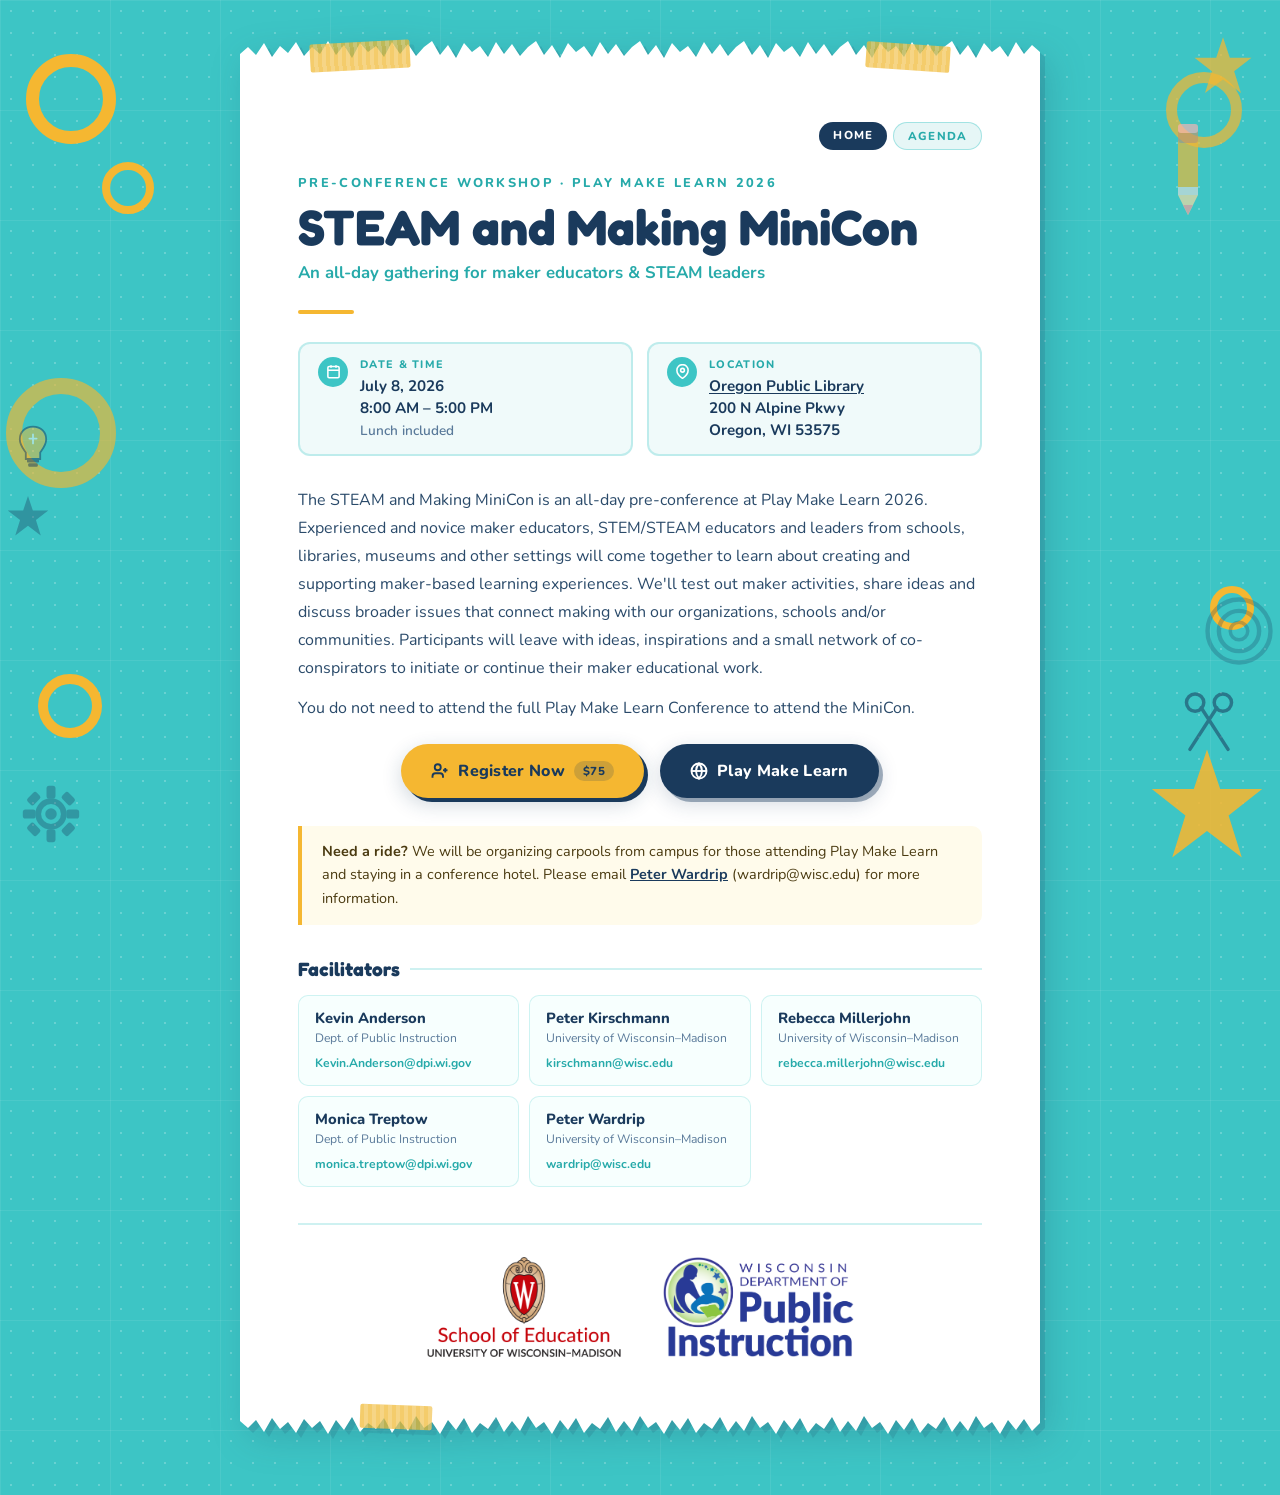
==== index.html @ ba2ac09c "Add files via upload" ====
<!DOCTYPE html>
<html lang="en">
<head>
  <meta charset="UTF-8">
  <meta name="viewport" content="width=device-width, initial-scale=1.0">
  <title>STEAM and Making MiniCon — Pre-Conference 2026</title>
  <link rel="preconnect" href="https://fonts.googleapis.com">
  <link rel="preconnect" href="https://fonts.gstatic.com" crossorigin>
  <link href="https://fonts.googleapis.com/css2?family=Fredoka+One&family=Nunito:wght@400;600;700;800&display=swap" rel="stylesheet">
  <style>
    *, *::before, *::after { box-sizing: border-box; margin: 0; padding: 0; }

    :root {
      --teal:       #3DC5C5;
      --teal-dark:  #27AAAA;
      --teal-grid:  #35b8b8;
      --navy:       #1A3A5C;
      --yellow:     #F5B731;
      --yellow-dk:  #D99E20;
      --white:      #FFFFFF;
      --kraft:      #C4956A;
    }

    /* ─── BODY / BACKGROUND ─────────────────────────────────────── */
    body {
      min-height: 100vh;
      background-color: var(--teal);
      background-image:
        radial-gradient(circle, rgba(255,255,255,0.22) 1.5px, transparent 1.5px),
        linear-gradient(rgba(255,255,255,0.07) 1px, transparent 1px),
        linear-gradient(90deg, rgba(255,255,255,0.07) 1px, transparent 1px);
      background-size: 22px 22px, 110px 110px, 110px 110px;
      font-family: 'Nunito', sans-serif;
      color: var(--navy);
      overflow-x: hidden;
      padding: 60px 24px 80px;
    }

    /* ─── BACKGROUND DECORATIVE RINGS ───────────────────────────── */
    .ring {
      position: fixed;
      border-radius: 50%;
      border-style: solid;
      border-color: var(--yellow);
      pointer-events: none;
      z-index: 0;
    }
    .r1 { width:90px;  height:90px;  border-width:13px; top:6%;   left:2%;   animation: bob1 5.2s ease-in-out infinite; }
    .r2 { width:52px;  height:52px;  border-width:8px;  top:18%;  left:8%;   animation: bob2 7.0s ease-in-out infinite 1.1s; }
    .r3 { width:110px; height:110px; border-width:16px; top:42%;  left:0.5%; animation: bob1 6.3s ease-in-out infinite 0.6s; opacity:.65; }
    .r4 { width:64px;  height:64px;  border-width:10px; bottom:18%;left:3%;  animation: bob2 8.5s ease-in-out infinite 2s; }
    .r5 { width:76px;  height:76px;  border-width:11px; top:8%;   right:3%;  animation: bob1 6.8s ease-in-out infinite 1.5s; opacity:.7; }
    .r6 { width:44px;  height:44px;  border-width:7px;  bottom:30%;right:2%; animation: bob2 5.9s ease-in-out infinite 0.8s; }

    /* ─── STARBURST / CRAFT SHAPES ──────────────────────────────── */
    .star-wrap {
      position: fixed;
      pointer-events: none;
      z-index: 0;
    }

    /* ─── FLOATING DOODLE ICONS ─────────────────────────────────── */
    .doodle {
      position: fixed;
      pointer-events: none;
      z-index: 0;
    }

    /* ─── ANIMATIONS ─────────────────────────────────────────────── */
    @keyframes bob1 {
      0%,100% { transform: translateY(0)    rotate(0deg);  }
      50%      { transform: translateY(-20px) rotate(7deg); }
    }
    @keyframes bob2 {
      0%,100% { transform: translateY(0)    rotate(0deg);  }
      50%      { transform: translateY(-14px) rotate(-5deg); }
    }
    @keyframes spin-cw  { to { transform: rotate(360deg); } }
    @keyframes spin-ccw { to { transform: rotate(-360deg); } }
    @keyframes pencil-bob {
      0%,100% { transform: translateY(0)   rotate(-14deg); }
      50%      { transform: translateY(-9px) rotate(-9deg); }
    }
    @keyframes scissors {
      0%,100% { transform: rotate(-22deg); }
      50%      { transform: rotate(-8deg); }
    }
    @keyframes glow {
      0%,100% { opacity:.45; }
      50%      { opacity:.9;  }
    }
    @keyframes card-in {
      from { opacity:0; transform: translateY(36px); }
      to   { opacity:1; transform: translateY(0); }
    }
    @keyframes btn-pulse {
      0%,100% { box-shadow: 4px 4px 0 var(--navy), 0 6px 20px rgba(26,58,92,.2); }
      50%      { box-shadow: 4px 4px 0 var(--navy), 0 10px 28px rgba(26,58,92,.35); }
    }

    /* ─── PAGE WRAPPER ────────────────────────────────────────────── */
    .page {
      position: relative;
      z-index: 1;
      max-width: 800px;
      margin: 0 auto;
    }

    /* ─── CARD WRAPPER (for overflow: visible on tears) ─────────── */
    .card-wrap {
      position: relative;
      animation: card-in .9s cubic-bezier(.34,1.56,.64,1) both;
      filter: drop-shadow(5px 5px 0 rgba(26,58,92,.14)) drop-shadow(8px 10px 18px rgba(26,58,92,.2));
    }

    /* Torn-paper SVGs */
    .tear {
      position: absolute;
      left: 0;
      right: 0;
      width: 100%;
      pointer-events: none;
      display: block;
    }
    .tear-top    { top:    -22px; height: 26px; }
    .tear-bottom { bottom: -22px; height: 26px; }

    /* ─── CARD ────────────────────────────────────────────────────── */
    .card {
      position: relative;
      background: var(--white);
      padding: 62px 58px 58px;
    }

    /* ─── MASKING TAPE ───────────────────────────────────────────── */
    .tape {
      position: absolute;
      background: rgba(240,185,50,.72);
      z-index: 20;
      border-radius: 2px;
    }
    .tape::after {
      content: '';
      position: absolute;
      inset: 0;
      border-radius: 2px;
      background: repeating-linear-gradient(
        90deg,
        transparent 0px, transparent 4px,
        rgba(255,255,255,.18) 4px, rgba(255,255,255,.18) 8px
      );
    }
    .tape-tl { width:100px; height:28px; top:-18px; left:70px;  transform: rotate(-3deg); }
    .tape-tr { width: 84px; height:26px; top:-16px; right:90px; transform: rotate(4deg);  }
    .tape-bl { width: 72px; height:24px; bottom:-14px; left:120px; transform: rotate(2deg); }

    /* ─── EYEBROW / TITLE ─────────────────────────────────────────── */
    .eyebrow {
      font-weight: 800;
      font-size: .8rem;
      letter-spacing: .18em;
      text-transform: uppercase;
      color: var(--teal-dark);
      margin-bottom: 8px;
    }
    .title {
      font-family: 'Fredoka One', cursive;
      font-size: clamp(2.1rem, 6vw, 3.1rem);
      color: var(--navy);
      line-height: 1.1;
      margin-bottom: 6px;
    }
    .subtitle {
      font-weight: 700;
      font-size: 1.05rem;
      color: var(--teal-dark);
      margin-bottom: 26px;
    }
    .divider {
      width: 56px; height: 4px;
      background: var(--yellow);
      border-radius: 2px;
      margin-bottom: 28px;
    }

    /* ─── EVENT META PILLS ───────────────────────────────────────── */
    .meta-row {
      display: flex;
      flex-wrap: wrap;
      gap: 14px;
      margin-bottom: 30px;
    }
    .meta-pill {
      display: flex;
      align-items: flex-start;
      gap: 12px;
      background: #f0fafa;
      border: 2px solid rgba(62,198,198,.28);
      border-radius: 12px;
      padding: 13px 18px;
      flex: 1;
      min-width: 210px;
    }
    .meta-icon {
      flex-shrink: 0;
      width: 30px; height: 30px;
      background: var(--teal);
      border-radius: 50%;
      display: flex; align-items: center; justify-content: center;
      color: #fff;
    }
    .meta-label {
      font-size: .68rem;
      font-weight: 800;
      text-transform: uppercase;
      letter-spacing: .12em;
      color: var(--teal-dark);
      margin-bottom: 3px;
    }
    .meta-val {
      font-size: .95rem;
      font-weight: 700;
      color: var(--navy);
      line-height: 1.45;
    }

    /* ─── DESCRIPTION ────────────────────────────────────────────── */
    .desc {
      font-size: 1rem;
      line-height: 1.75;
      color: #2a4a6a;
      margin-bottom: 22px;
    }

    /* ─── CARPOOL NOTE ───────────────────────────────────────────── */
    .note {
      background: #fffbeb;
      border-left: 4px solid var(--yellow);
      border-radius: 0 10px 10px 0;
      padding: 14px 20px;
      font-size: .9rem;
      line-height: 1.65;
      color: #4a3a10;
      margin-bottom: 32px;
    }
    .note a { color: var(--navy); font-weight: 700; }

    /* ─── FACILITATORS ────────────────────────────────────────────── */
    .section-head {
      font-family: 'Fredoka One', cursive;
      font-size: 1.2rem;
      color: var(--navy);
      margin-bottom: 14px;
      display: flex;
      align-items: center;
      gap: 10px;
    }
    .section-head::after {
      content: '';
      flex: 1;
      height: 2px;
      background: rgba(62,198,198,.25);
    }
    .fac-grid {
      display: grid;
      grid-template-columns: repeat(auto-fill, minmax(210px, 1fr));
      gap: 10px;
      margin-bottom: 36px;
    }
    .fac-card {
      background: #f7fffe;
      border: 1.5px solid rgba(62,198,198,.22);
      border-radius: 10px;
      padding: 12px 16px;
    }
    .fac-name  { font-weight: 800; font-size: .92rem; color: var(--navy); margin-bottom: 2px; }
    .fac-org   { font-size: .76rem; color: #5a7a9a; margin-bottom: 5px; }
    .fac-email { font-size: .76rem; color: var(--teal-dark); font-weight: 700; text-decoration: none; }
    .fac-email:hover { text-decoration: underline; }

    /* ─── BUTTONS ─────────────────────────────────────────────────── */
    .btn-row {
      display: flex;
      flex-wrap: wrap;
      gap: 16px;
    }
    .btn {
      display: inline-flex;
      align-items: center;
      gap: 9px;
      padding: 16px 30px;
      border-radius: 50px;
      font-family: 'Nunito', sans-serif;
      font-weight: 800;
      font-size: 1rem;
      text-decoration: none;
      letter-spacing: .02em;
      transition: transform .2s cubic-bezier(.34,1.56,.64,1), box-shadow .2s;
    }
    .btn:hover { transform: translateY(-5px) rotate(-1.5deg); }

    .btn-reg {
      background: var(--yellow);
      color: var(--navy);
      box-shadow: 4px 4px 0 var(--navy), 0 6px 20px rgba(26,58,92,.2);
      animation: btn-pulse 3s ease-in-out infinite;
    }
    .btn-reg:hover  { box-shadow: 6px 6px 0 var(--navy), 0 12px 28px rgba(26,58,92,.3); animation: none; }

    .btn-conf {
      background: var(--navy);
      color: var(--white);
      box-shadow: 4px 4px 0 rgba(26,58,92,.4), 0 6px 20px rgba(26,58,92,.18);
    }
    .btn-conf:hover { box-shadow: 6px 6px 0 rgba(26,58,92,.5), 0 12px 28px rgba(26,58,92,.28); }

    .badge {
      display: inline-flex;
      align-items: center;
      background: rgba(26,58,92,.18);
      color: var(--navy);
      font-size: .72rem;
      font-weight: 800;
      padding: 2px 9px;
      border-radius: 20px;
    }

    /* ─── NAV TABS ───────────────────────────────────────────────── */
    .nav-tabs {
      display: flex;
      justify-content: flex-end;
      gap: 6px;
      margin-bottom: 24px;
    }
    .nav-tab {
      font-family: 'Nunito', sans-serif;
      font-weight: 800;
      font-size: .72rem;
      letter-spacing: .1em;
      text-transform: uppercase;
      text-decoration: none;
      padding: 5px 14px;
      border-radius: 50px;
      transition: background .15s, color .15s;
    }
    .nav-tab.active {
      background: var(--navy);
      color: var(--white);
    }
    .nav-tab:not(.active) {
      background: #e6f6f6;
      color: var(--teal-dark);
      border: 1.5px solid rgba(62,198,198,.4);
    }
    .nav-tab:not(.active):hover {
      background: #cfeeed;
    }

    /* ─── RESPONSIVE ──────────────────────────────────────────────── */
    @media (max-width: 620px) {
      body { padding: 48px 14px 70px; }
      .card { padding: 52px 24px 44px; }
      .btn-row { flex-direction: column; }
      .btn { justify-content: center; }
      .meta-row { flex-direction: column; }
      .r3, .r4, .r6 { display: none; }
    }
  </style>
</head>
<body>

  <!-- ── Floating Rings ── -->
  <div class="ring r1"></div>
  <div class="ring r2"></div>
  <div class="ring r3"></div>
  <div class="ring r4"></div>
  <div class="ring r5"></div>
  <div class="ring r6"></div>

  <!-- ── Starburst bottom-right (large yellow) ── -->
  <div class="star-wrap" style="bottom:3%;right:1%;width:120px;animation:spin-cw 22s linear infinite;opacity:.88;">
    <svg viewBox="0 0 100 100"><polygon points="50,2 61,35 96,35 68,57 79,92 50,70 21,92 32,57 4,35 39,35" fill="#F5B731"/></svg>
  </div>
  <!-- ── Starburst top-right (small yellow) ── -->
  <div class="star-wrap" style="top:4%;right:2%;width:62px;animation:spin-ccw 14s linear infinite;opacity:.72;">
    <svg viewBox="0 0 100 100"><polygon points="50,2 61,35 96,35 68,57 79,92 50,70 21,92 32,57 4,35 39,35" fill="#F5B731"/></svg>
  </div>
  <!-- ── Starburst mid-left (small navy) ── -->
  <div class="star-wrap" style="top:55%;left:0.5%;width:44px;animation:spin-cw 30s linear infinite 4s;opacity:.35;">
    <svg viewBox="0 0 100 100"><polygon points="50,2 61,35 96,35 68,57 79,92 50,70 21,92 32,57 4,35 39,35" fill="#1A3A5C"/></svg>
  </div>

  <!-- ── Pencil (top-right) ── -->
  <svg class="doodle" style="top:13%;right:5.5%;width:44px;animation:pencil-bob 4s ease-in-out infinite;opacity:.65;" viewBox="0 0 44 110" fill="none">
    <rect x="12" y="12" width="20" height="62" rx="3" fill="#F5B731"/>
    <rect x="12" y="12" width="20" height="14" rx="3" fill="#C4956A"/>
    <rect x="12" y="70" width="20" height="8" rx="0" fill="#ddd"/>
    <polygon points="12,78 32,78 22,98" fill="#FFDBA0"/>
    <polygon points="17,88 27,88 22,98" fill="#FF9B9B"/>
    <rect x="12" y="7" width="20" height="9" rx="3" fill="#FFB3B3"/>
  </svg>

  <!-- ── Scissors (bottom-right) ── -->
  <svg class="doodle" style="bottom:16%;right:3.5%;width:52px;animation:scissors 2.2s ease-in-out infinite;opacity:.55;" viewBox="0 0 60 80" fill="none">
    <circle cx="14" cy="18" r="10" stroke="#1A3A5C" stroke-width="4" fill="none"/>
    <circle cx="46" cy="18" r="10" stroke="#1A3A5C" stroke-width="4" fill="none"/>
    <line x1="21" y1="24" x2="52" y2="72" stroke="#1A3A5C" stroke-width="4" stroke-linecap="round"/>
    <line x1="39" y1="24" x2="8"  y2="72" stroke="#1A3A5C" stroke-width="4" stroke-linecap="round"/>
  </svg>

  <!-- ── Gear (bottom-left) ── -->
  <svg class="doodle" style="bottom:6%;left:1.5%;width:64px;animation:spin-cw 12s linear infinite;opacity:.32;" viewBox="0 0 100 100">
    <circle cx="50" cy="50" r="20" fill="none" stroke="#1A3A5C" stroke-width="9"/>
    <circle cx="50" cy="50" r="9"  fill="#1A3A5C"/>
    <rect x="43" y="6"  width="14" height="20" rx="4" fill="#1A3A5C"/>
    <rect x="43" y="74" width="14" height="20" rx="4" fill="#1A3A5C"/>
    <rect x="6"  y="43" width="20" height="14" rx="4" fill="#1A3A5C"/>
    <rect x="74" y="43" width="20" height="14" rx="4" fill="#1A3A5C"/>
    <rect x="16" y="16" width="14" height="20" rx="4" fill="#1A3A5C" transform="rotate(45 23 26)"/>
    <rect x="70" y="16" width="14" height="20" rx="4" fill="#1A3A5C" transform="rotate(-45 77 26)"/>
    <rect x="16" y="64" width="14" height="20" rx="4" fill="#1A3A5C" transform="rotate(-45 23 74)"/>
    <rect x="70" y="64" width="14" height="20" rx="4" fill="#1A3A5C" transform="rotate(45 77 74)"/>
  </svg>

  <!-- ── Lightbulb (mid-left) ── -->
  <svg class="doodle" style="top:47%;left:1.2%;width:36px;animation:glow 3.5s ease-in-out infinite;opacity:.5;" viewBox="0 0 60 80" fill="none">
    <path d="M30 6 C16 6 8 16 8 27 C8 37 14 43 18 49 L18 60 L42 60 L42 49 C46 43 52 37 52 27 C52 16 44 6 30 6Z" fill="#F5B731" stroke="#1A3A5C" stroke-width="3"/>
    <rect x="20" y="60" width="20" height="6" rx="2" fill="#1A3A5C"/>
    <rect x="22" y="67" width="16" height="6" rx="2" fill="#1A3A5C"/>
    <line x1="30" y1="19" x2="30" y2="34" stroke="white" stroke-width="3" stroke-linecap="round"/>
    <line x1="24" y1="26" x2="36" y2="26" stroke="white" stroke-width="3" stroke-linecap="round"/>
  </svg>

  <!-- ── Concentric circle doodle (right, dark squiggle like image) ── -->
  <svg class="doodle" style="bottom:26%;right:0.5%;width:70px;opacity:.25;" viewBox="0 0 80 80">
    <circle cx="40" cy="40" r="36" stroke="#1A3A5C" stroke-width="5"  fill="none"/>
    <circle cx="40" cy="40" r="23" stroke="#1A3A5C" stroke-width="5"  fill="none"/>
    <circle cx="40" cy="40" r="10" stroke="#1A3A5C" stroke-width="4"  fill="none"/>
  </svg>

  <!-- ─────────────────────────────────────────────────────────────── -->
  <!-- MAIN CARD                                                        -->
  <!-- ─────────────────────────────────────────────────────────────── -->
  <div class="page">
    <div class="card-wrap">

      <!-- Torn paper top edge -->
      <svg class="tear tear-top" viewBox="0 0 800 26" preserveAspectRatio="none" xmlns="http://www.w3.org/2000/svg">
        <path d="M0,26 L0,16 L8,9 L16,17 L24,5 L32,19 L40,8 L48,15 L56,4 L64,18 L72,9 L80,16 L88,3 L96,17 L104,7 L112,20 L120,5 L128,14 L136,8 L144,19 L152,4 L160,16 L168,6 L176,18 L184,9 L192,3 L200,17 L208,7 L216,20 L224,5 L232,14 L240,8 L248,19 L256,4 L264,16 L272,6 L280,18 L288,9 L296,3 L304,17 L312,7 L320,20 L328,5 L336,14 L344,8 L352,19 L360,4 L368,16 L376,6 L384,18 L392,9 L400,3 L408,17 L416,7 L424,20 L432,5 L440,14 L448,8 L456,19 L464,4 L472,16 L480,6 L488,18 L496,9 L504,3 L512,17 L520,7 L528,20 L536,5 L544,14 L552,8 L560,19 L568,4 L576,16 L584,6 L592,18 L600,9 L608,3 L616,17 L624,7 L632,20 L640,5 L648,14 L656,8 L664,19 L672,4 L680,16 L688,6 L696,18 L704,9 L712,3 L720,17 L728,7 L736,20 L744,5 L752,14 L760,8 L768,19 L776,4 L784,16 L792,7 L800,14 L800,26 Z" fill="white"/>
      </svg>

      <!-- Torn paper bottom edge -->
      <svg class="tear tear-bottom" viewBox="0 0 800 26" preserveAspectRatio="none" xmlns="http://www.w3.org/2000/svg">
        <path d="M0,0 L0,10 L8,17 L16,9 L24,21 L32,7 L40,18 L48,11 L56,22 L64,8 L72,17 L80,10 L88,23 L96,9 L104,19 L112,6 L120,21 L128,12 L136,18 L144,7 L152,22 L160,10 L168,20 L176,5 L184,17 L192,11 L200,23 L208,9 L216,19 L224,7 L232,22 L240,12 L248,18 L256,6 L264,21 L272,10 L280,20 L288,5 L296,17 L304,11 L312,23 L320,9 L328,19 L336,7 L344,22 L352,12 L360,18 L368,6 L376,21 L384,10 L392,20 L400,5 L408,17 L416,11 L424,23 L432,9 L440,19 L448,7 L456,22 L464,12 L472,18 L480,6 L488,21 L496,10 L504,20 L512,5 L520,17 L528,11 L536,23 L544,9 L552,19 L560,7 L568,22 L576,12 L584,18 L592,6 L600,21 L608,10 L616,20 L624,5 L632,17 L640,11 L648,23 L656,9 L664,19 L672,7 L680,22 L688,12 L696,18 L704,6 L712,21 L720,10 L728,20 L736,5 L744,17 L752,11 L760,23 L768,9 L776,19 L784,8 L792,20 L800,12 L800,0 Z" fill="white"/>
      </svg>

      <!-- Masking tape strips -->
      <div class="tape tape-tl"></div>
      <div class="tape tape-tr"></div>
      <div class="tape tape-bl"></div>

      <div class="card">

        <nav class="nav-tabs">
          <a href="index.html" class="nav-tab active">Home</a>
          <a href="agenda.html" class="nav-tab">Agenda</a>
        </nav>

        <p class="eyebrow">Pre-Conference Workshop · Play Make Learn 2026</p>
        <h1 class="title">STEAM and Making MiniCon</h1>
        <p class="subtitle">An all-day gathering for maker educators &amp; STEAM leaders</p>
        <div class="divider"></div>

        <!-- Date / Location meta -->
        <div class="meta-row">
          <div class="meta-pill">
            <div class="meta-icon">
              <!-- Calendar icon -->
              <svg width="15" height="15" viewBox="0 0 24 24" fill="none" stroke="currentColor" stroke-width="2.5"><rect x="3" y="4" width="18" height="18" rx="2"/><line x1="16" y1="2" x2="16" y2="6"/><line x1="8" y1="2" x2="8" y2="6"/><line x1="3" y1="10" x2="21" y2="10"/></svg>
            </div>
            <div>
              <div class="meta-label">Date &amp; Time</div>
              <div class="meta-val">July 8, 2026<br>8:00 AM – 5:00 PM<br><span style="font-weight:600;font-size:.85rem;color:#5a7a9a;">Lunch included</span></div>
            </div>
          </div>
          <div class="meta-pill">
            <div class="meta-icon">
              <!-- Pin icon -->
              <svg width="15" height="15" viewBox="0 0 24 24" fill="none" stroke="currentColor" stroke-width="2.5"><path d="M21 10c0 7-9 13-9 13S3 17 3 10a9 9 0 0 1 18 0z"/><circle cx="12" cy="10" r="3"/></svg>
            </div>
            <div>
              <div class="meta-label">Location</div>
              <div class="meta-val"><a href="https://www.oregonpubliclibrary.org/" target="_blank" rel="noopener" style="color:inherit;text-decoration:underline;text-underline-offset:2px;">Oregon Public Library</a><br>200 N Alpine Pkwy<br>Oregon, WI 53575</div>
            </div>
          </div>
        </div>

        <!-- Description -->
        <p class="desc">
          The STEAM and Making MiniCon is an all-day pre-conference at Play Make Learn 2026. Experienced and novice maker educators, STEM/STEAM educators and leaders from schools, libraries, museums and other settings will come together to learn about creating and supporting maker-based learning experiences. We'll test out maker activities, share ideas and discuss broader issues that connect making with our organizations, schools and/or communities. Participants will leave with ideas, inspirations and a small network of co-conspirators to initiate or continue their maker educational work.
        </p>

        <p class="desc" style="margin-top:-10px;">You do not need to attend the full Play Make Learn Conference to attend the MiniCon.</p>

        <!-- CTA Buttons -->
        <div class="btn-row" style="justify-content:center;margin-bottom:28px;">
          <a href="https://cvent.me/Kye34d" class="btn btn-reg" target="_blank" rel="noopener">
            <svg width="18" height="18" viewBox="0 0 24 24" fill="none" stroke="currentColor" stroke-width="2.5"><path d="M16 21v-2a4 4 0 0 0-4-4H6a4 4 0 0 0-4 4v2"/><circle cx="9" cy="7" r="4"/><line x1="19" y1="8" x2="19" y2="14"/><line x1="22" y1="11" x2="16" y2="11"/></svg>
            Register Now <span class="badge">$75</span>
          </a>
          <a href="https://www.playmakelearn.org" class="btn btn-conf" target="_blank" rel="noopener">
            <svg width="18" height="18" viewBox="0 0 24 24" fill="none" stroke="currentColor" stroke-width="2.5"><circle cx="12" cy="12" r="10"/><line x1="2" y1="12" x2="22" y2="12"/><path d="M12 2a15.3 15.3 0 0 1 4 10 15.3 15.3 0 0 1-4 10 15.3 15.3 0 0 1-4-10 15.3 15.3 0 0 1 4-10z"/></svg>
            Play Make Learn
          </a>
        </div>

        <!-- Carpool note -->
        <div class="note">
          <strong>Need a ride?</strong> We will be organizing carpools from campus for those attending Play Make Learn and staying in a conference hotel. Please email <a href="mailto:wardrip@wisc.edu">Peter Wardrip</a> (wardrip@wisc.edu) for more information.
        </div>

        <!-- Facilitators -->
        <h2 class="section-head">Facilitators</h2>
        <div class="fac-grid">
          <div class="fac-card">
            <div class="fac-name">Kevin Anderson</div>
            <div class="fac-org">Dept. of Public Instruction</div>
            <a class="fac-email" href="mailto:Kevin.Anderson@dpi.wi.gov">Kevin.Anderson@dpi.wi.gov</a>
          </div>
          <div class="fac-card">
            <div class="fac-name">Peter Kirschmann</div>
            <div class="fac-org">University of Wisconsin–Madison</div>
            <a class="fac-email" href="mailto:kirschmann@wisc.edu">kirschmann@wisc.edu</a>
          </div>
          <div class="fac-card">
            <div class="fac-name">Rebecca Millerjohn</div>
            <div class="fac-org">University of Wisconsin–Madison</div>
            <a class="fac-email" href="mailto:rebecca.millerjohn@wisc.edu">rebecca.millerjohn@wisc.edu</a>
          </div>
          <div class="fac-card">
            <div class="fac-name">Monica Treptow</div>
            <div class="fac-org">Dept. of Public Instruction</div>
            <a class="fac-email" href="mailto:monica.treptow@dpi.wi.gov">monica.treptow@dpi.wi.gov</a>
          </div>
          <div class="fac-card">
            <div class="fac-name">Peter Wardrip</div>
            <div class="fac-org">University of Wisconsin–Madison</div>
            <a class="fac-email" href="mailto:wardrip@wisc.edu">wardrip@wisc.edu</a>
          </div>
        </div>

        <!-- Divider -->
        <div style="height:2px;background:rgba(62,198,198,.25);margin:32px 0;"></div>

        <!-- Partner logos -->
        <div style="display:flex;justify-content:center;align-items:center;gap:40px;flex-wrap:wrap;">
          <a href="https://education.wisc.edu/" target="_blank" rel="noopener">
            <img src="Logos/UW-SoE.png" alt="UW School of Education" style="height:100px;width:auto;display:block;">
          </a>
          <a href="https://dpi.wi.gov/steam" target="_blank" rel="noopener">
            <img src="Logos/DPI.png" alt="Wisconsin Department of Public Instruction" style="height:100px;width:auto;display:block;">
          </a>
        </div>

      </div><!-- /.card -->
    </div><!-- /.card-wrap -->
  </div><!-- /.page -->

</body>
</html>
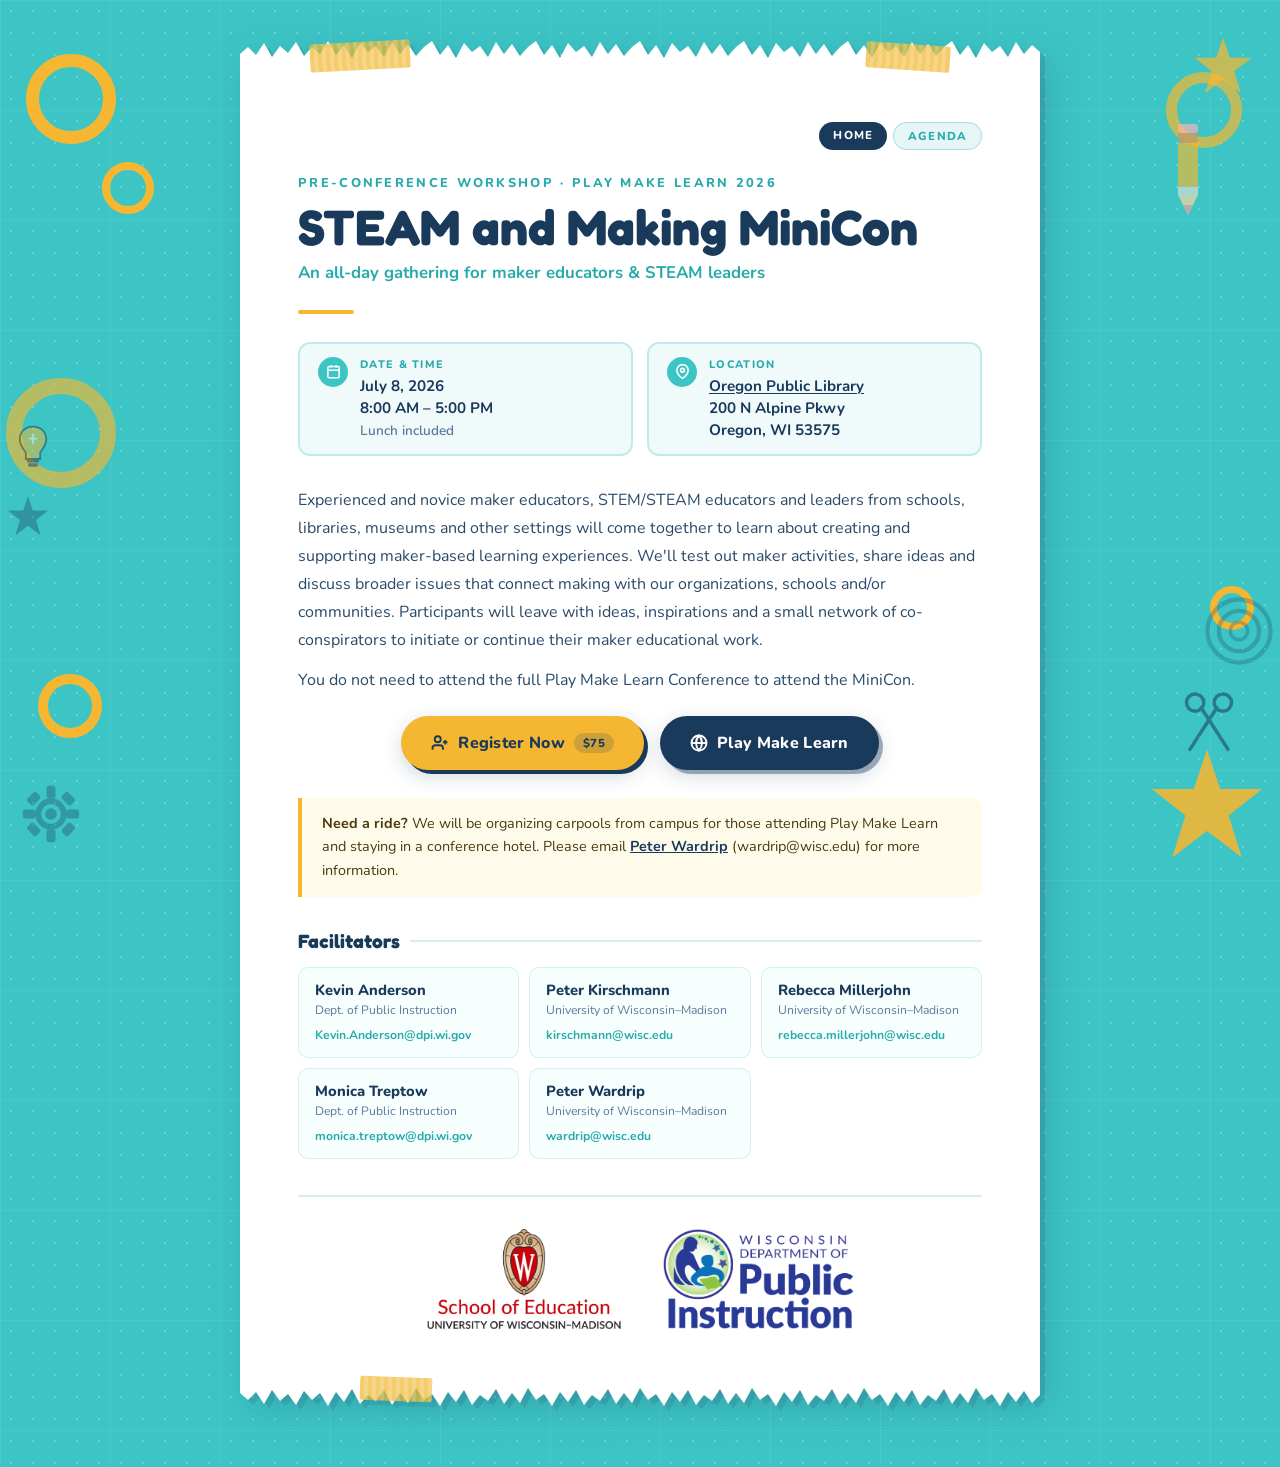
==== commit 0f81e976: "Update index.html" ====
--- a/index.html
+++ b/index.html
@@ -497,7 +497,7 @@
 
         <!-- Description -->
         <p class="desc">
-          The STEAM and Making MiniCon is an all-day pre-conference at Play Make Learn 2026. Experienced and novice maker educators, STEM/STEAM educators and leaders from schools, libraries, museums and other settings will come together to learn about creating and supporting maker-based learning experiences. We'll test out maker activities, share ideas and discuss broader issues that connect making with our organizations, schools and/or communities. Participants will leave with ideas, inspirations and a small network of co-conspirators to initiate or continue their maker educational work.
+          Experienced and novice maker educators, STEM/STEAM educators and leaders from schools, libraries, museums and other settings will come together to learn about creating and supporting maker-based learning experiences. We'll test out maker activities, share ideas and discuss broader issues that connect making with our organizations, schools and/or communities. Participants will leave with ideas, inspirations and a small network of co-conspirators to initiate or continue their maker educational work.
         </p>
 
         <p class="desc" style="margin-top:-10px;">You do not need to attend the full Play Make Learn Conference to attend the MiniCon.</p>
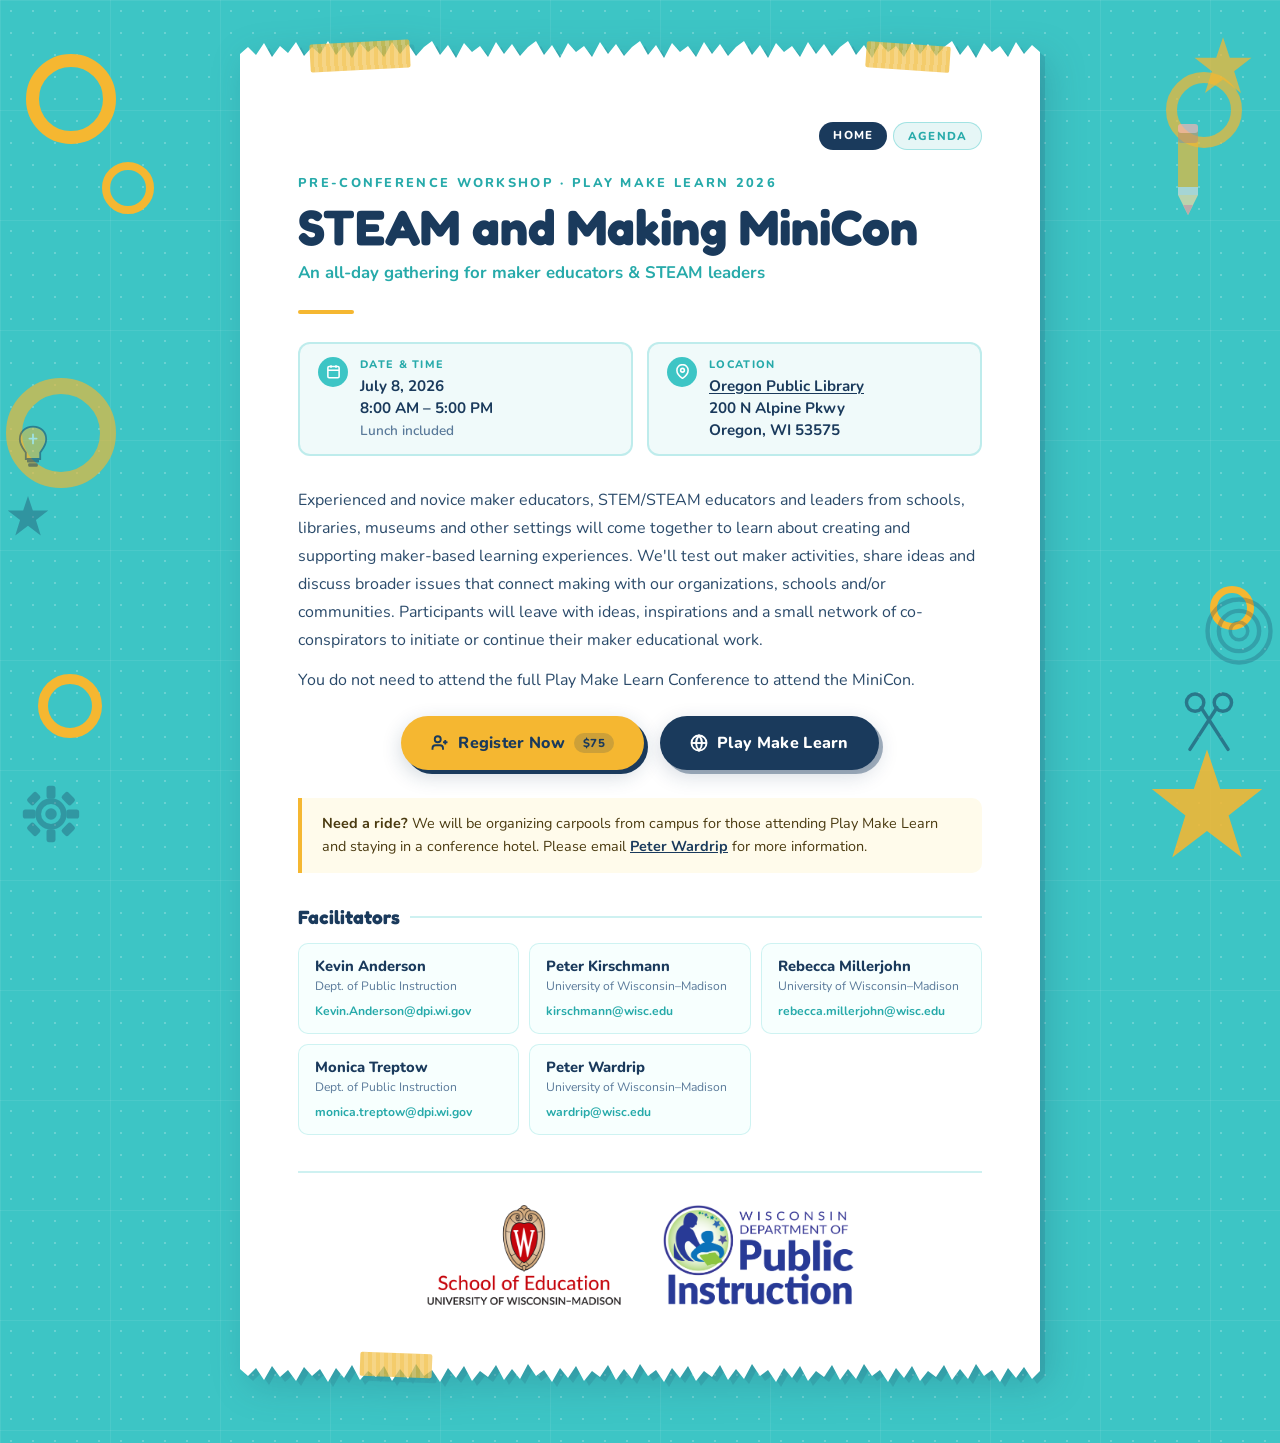
==== commit 2af4fa81: "Update index.html" ====
--- a/index.html
+++ b/index.html
@@ -516,7 +516,7 @@
 
         <!-- Carpool note -->
         <div class="note">
-          <strong>Need a ride?</strong> We will be organizing carpools from campus for those attending Play Make Learn and staying in a conference hotel. Please email <a href="mailto:wardrip@wisc.edu">Peter Wardrip</a> (wardrip@wisc.edu) for more information.
+          <strong>Need a ride?</strong> We will be organizing carpools from campus for those attending Play Make Learn and staying in a conference hotel. Please email <a href="mailto:wardrip@wisc.edu">Peter Wardrip</a> for more information.
         </div>
 
         <!-- Facilitators -->
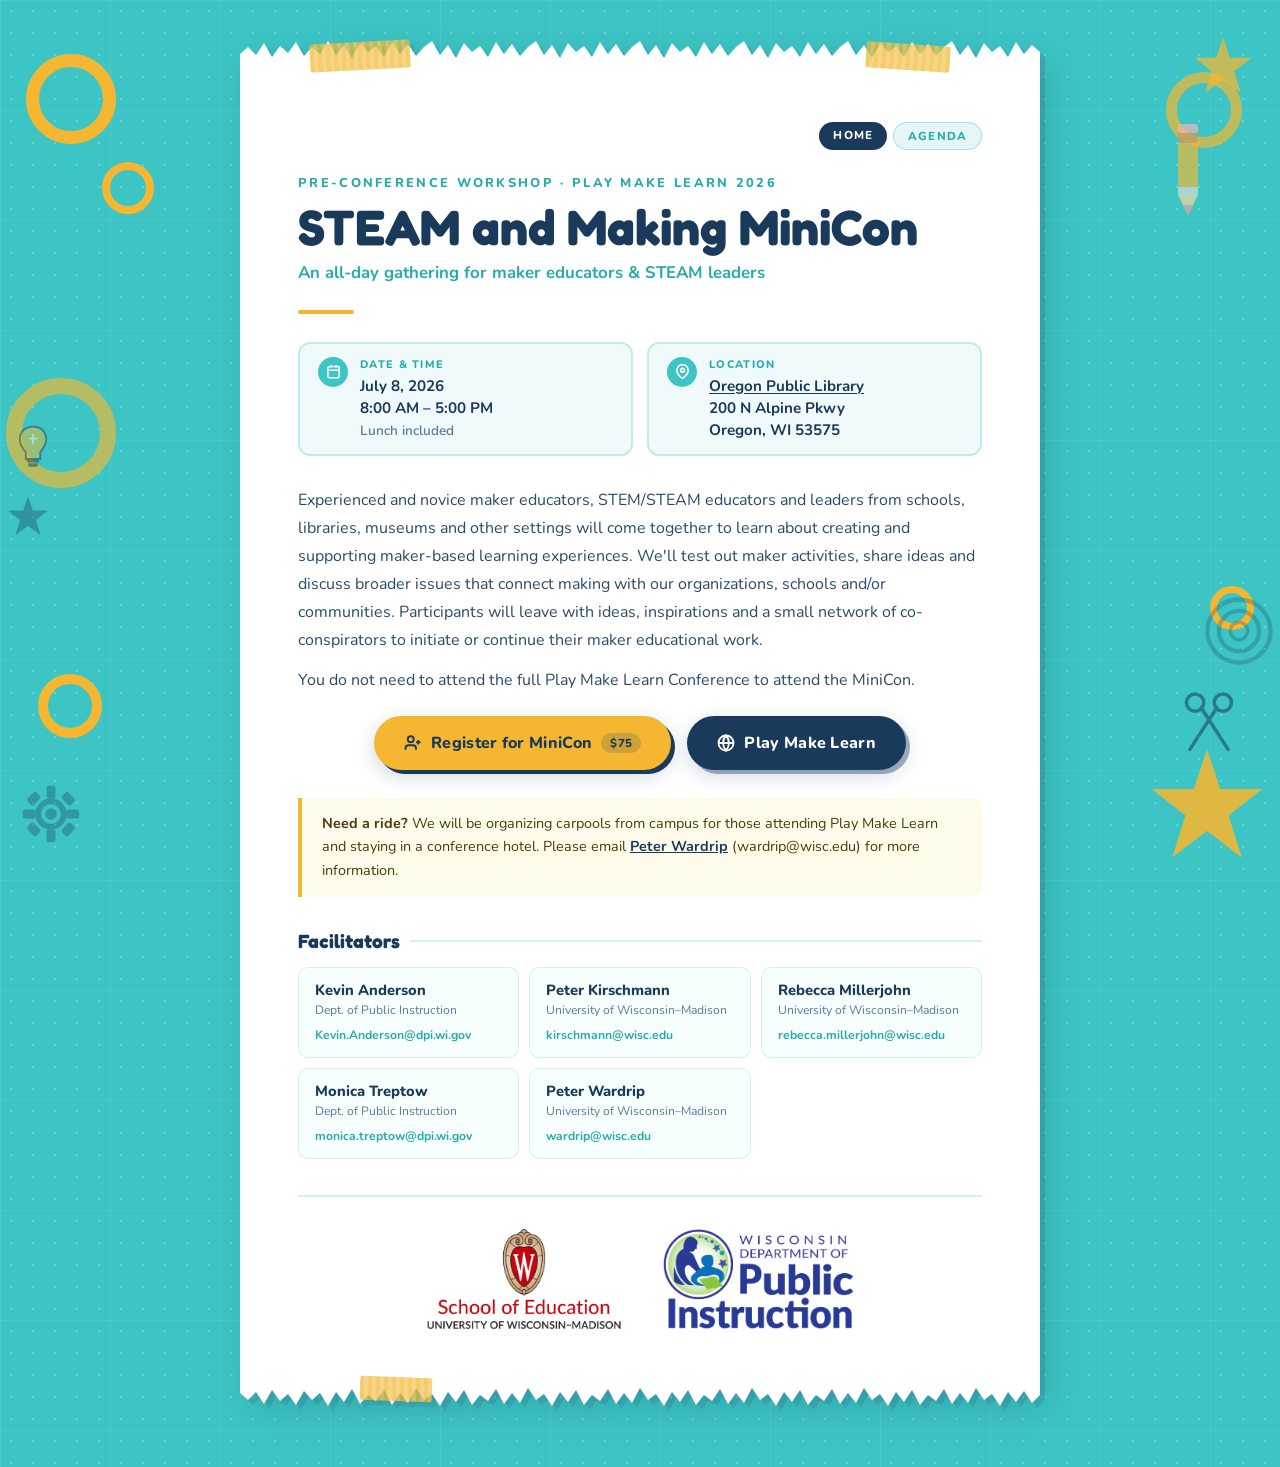
==== commit 2944ff2f: "Add files via upload" ====
--- a/index.html
+++ b/index.html
@@ -506,9 +506,9 @@
         <div class="btn-row" style="justify-content:center;margin-bottom:28px;">
           <a href="https://cvent.me/Kye34d" class="btn btn-reg" target="_blank" rel="noopener">
             <svg width="18" height="18" viewBox="0 0 24 24" fill="none" stroke="currentColor" stroke-width="2.5"><path d="M16 21v-2a4 4 0 0 0-4-4H6a4 4 0 0 0-4 4v2"/><circle cx="9" cy="7" r="4"/><line x1="19" y1="8" x2="19" y2="14"/><line x1="22" y1="11" x2="16" y2="11"/></svg>
-            Register Now <span class="badge">$75</span>
+            Register for MiniCon <span class="badge">$75</span>
           </a>
-          <a href="https://www.playmakelearn.org" class="btn btn-conf" target="_blank" rel="noopener">
+          <a href="https://playmakelearn.org" class="btn btn-conf" target="_blank" rel="noopener">
             <svg width="18" height="18" viewBox="0 0 24 24" fill="none" stroke="currentColor" stroke-width="2.5"><circle cx="12" cy="12" r="10"/><line x1="2" y1="12" x2="22" y2="12"/><path d="M12 2a15.3 15.3 0 0 1 4 10 15.3 15.3 0 0 1-4 10 15.3 15.3 0 0 1-4-10 15.3 15.3 0 0 1 4-10z"/></svg>
             Play Make Learn
           </a>
@@ -516,7 +516,7 @@
 
         <!-- Carpool note -->
         <div class="note">
-          <strong>Need a ride?</strong> We will be organizing carpools from campus for those attending Play Make Learn and staying in a conference hotel. Please email <a href="mailto:wardrip@wisc.edu">Peter Wardrip</a> for more information.
+          <strong>Need a ride?</strong> We will be organizing carpools from campus for those attending Play Make Learn and staying in a conference hotel. Please email <a href="mailto:wardrip@wisc.edu">Peter Wardrip</a> (wardrip@wisc.edu) for more information.
         </div>
 
         <!-- Facilitators -->
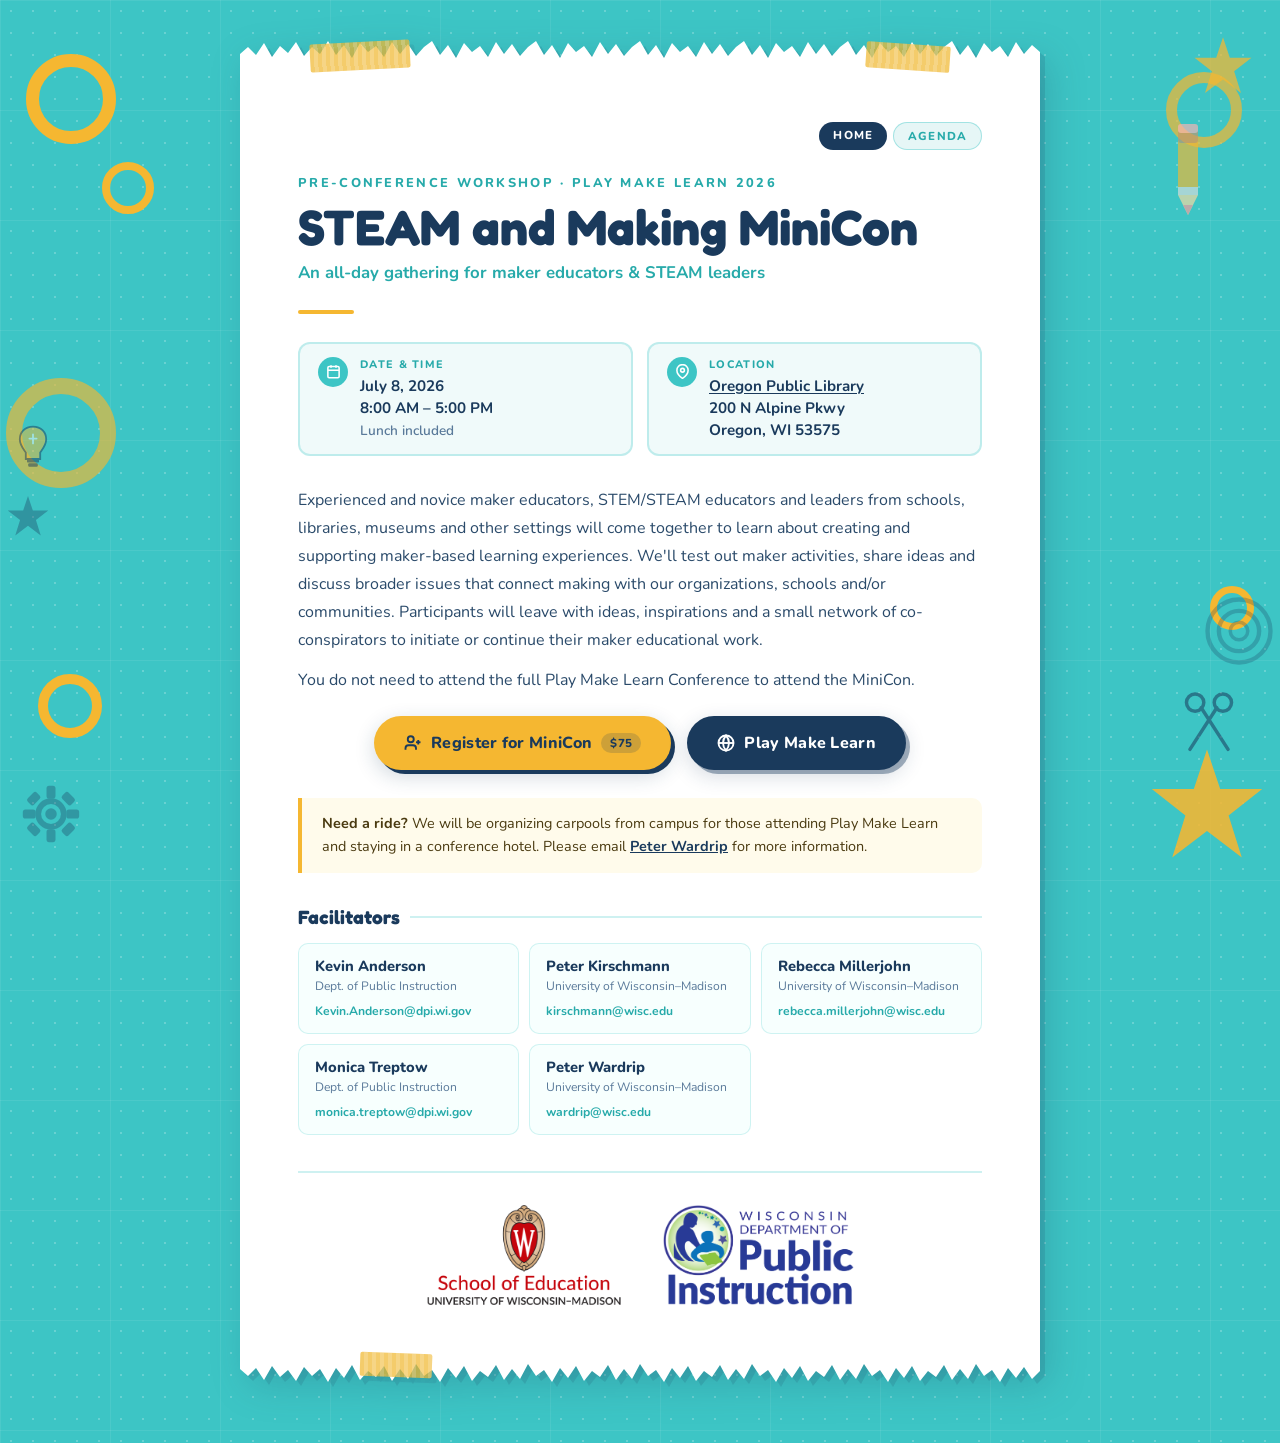
==== commit 11ea2e87: "Add files via upload" ====
--- a/index.html
+++ b/index.html
@@ -516,7 +516,7 @@
 
         <!-- Carpool note -->
         <div class="note">
-          <strong>Need a ride?</strong> We will be organizing carpools from campus for those attending Play Make Learn and staying in a conference hotel. Please email <a href="mailto:wardrip@wisc.edu">Peter Wardrip</a> (wardrip@wisc.edu) for more information.
+          <strong>Need a ride?</strong> We will be organizing carpools from campus for those attending Play Make Learn and staying in a conference hotel. Please email <a href="mailto:wardrip@wisc.edu">Peter Wardrip</a> for more information.
         </div>
 
         <!-- Facilitators -->
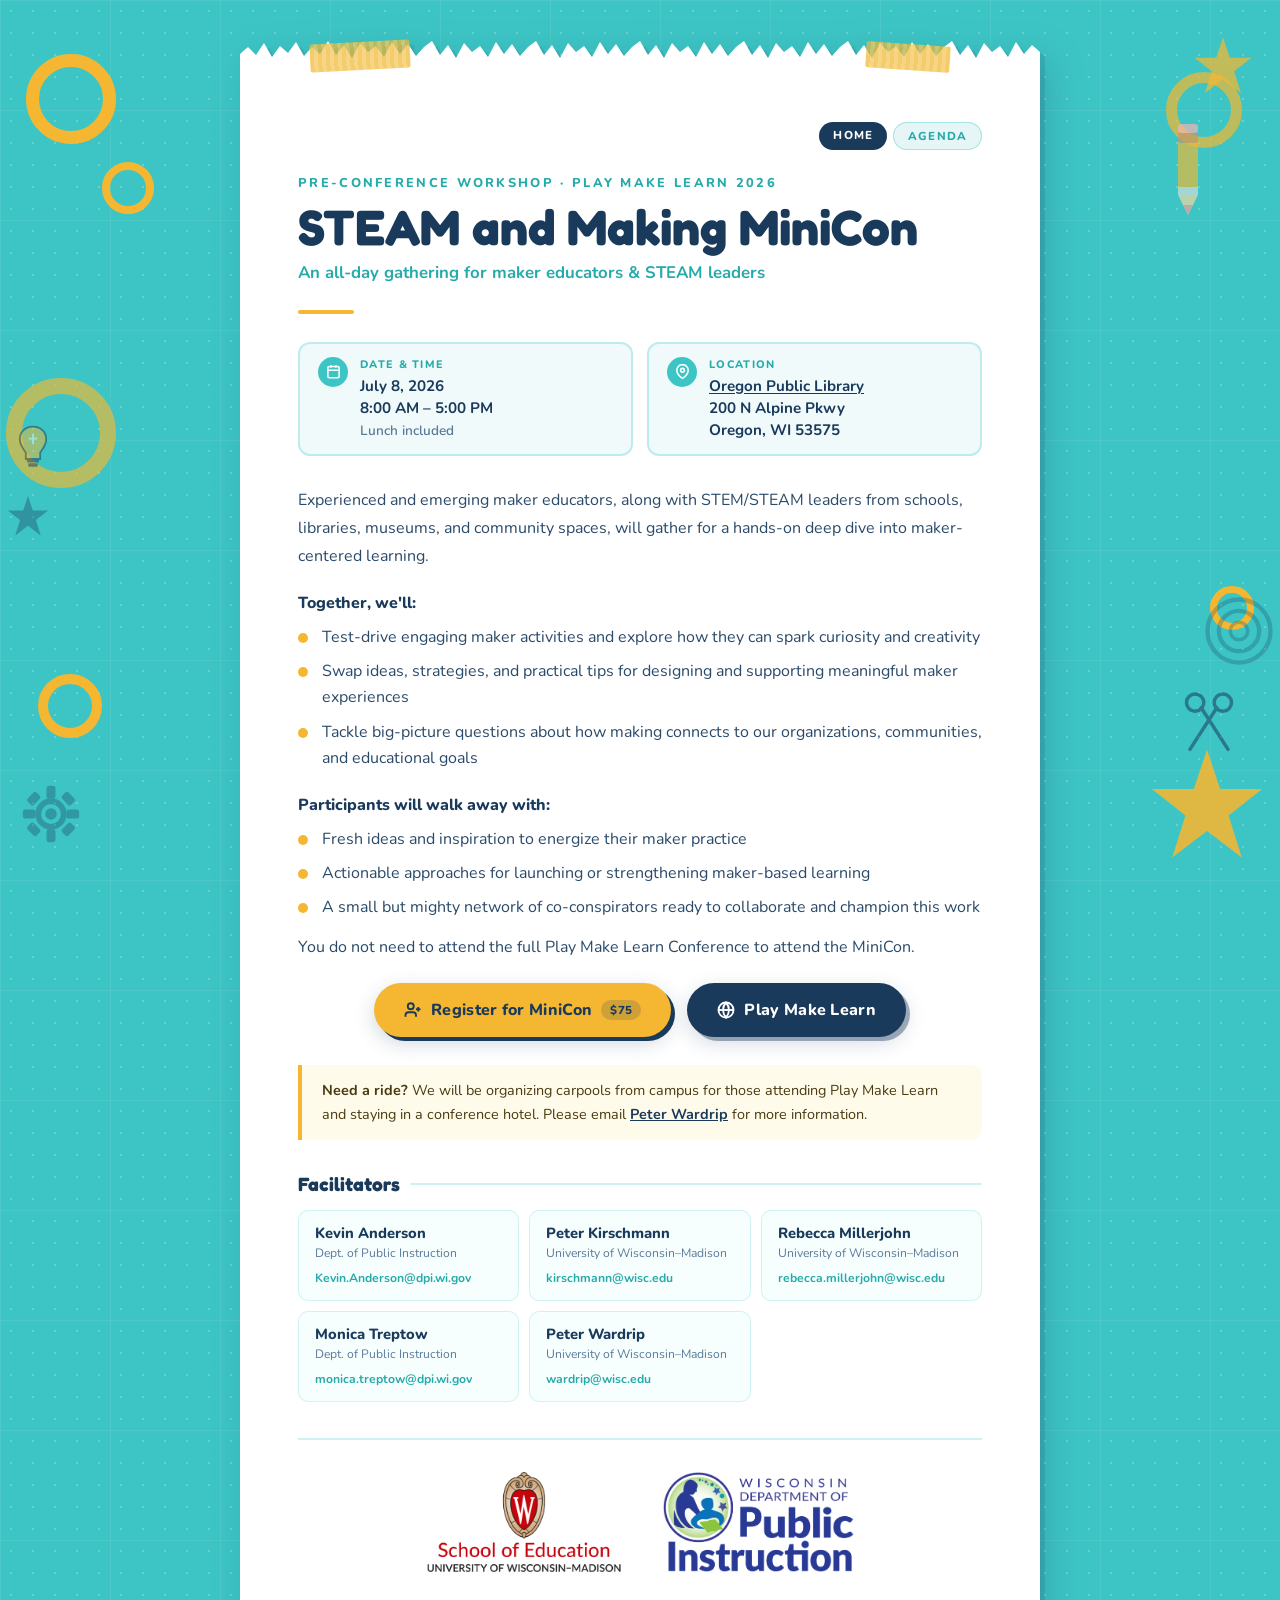
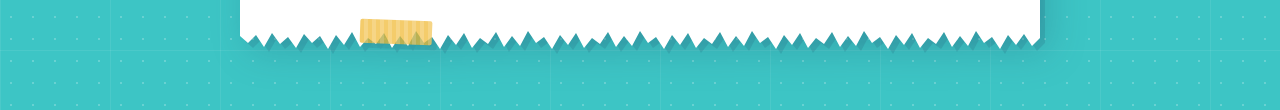
==== commit e7ad3dac: "Add files via upload" ====
--- a/index.html
+++ b/index.html
@@ -7,182 +7,8 @@
   <link rel="preconnect" href="https://fonts.googleapis.com">
   <link rel="preconnect" href="https://fonts.gstatic.com" crossorigin>
   <link href="https://fonts.googleapis.com/css2?family=Fredoka+One&family=Nunito:wght@400;600;700;800&display=swap" rel="stylesheet">
+  <link rel="stylesheet" href="styles.css">
   <style>
-    *, *::before, *::after { box-sizing: border-box; margin: 0; padding: 0; }
-
-    :root {
-      --teal:       #3DC5C5;
-      --teal-dark:  #27AAAA;
-      --teal-grid:  #35b8b8;
-      --navy:       #1A3A5C;
-      --yellow:     #F5B731;
-      --yellow-dk:  #D99E20;
-      --white:      #FFFFFF;
-      --kraft:      #C4956A;
-    }
-
-    /* ─── BODY / BACKGROUND ─────────────────────────────────────── */
-    body {
-      min-height: 100vh;
-      background-color: var(--teal);
-      background-image:
-        radial-gradient(circle, rgba(255,255,255,0.22) 1.5px, transparent 1.5px),
-        linear-gradient(rgba(255,255,255,0.07) 1px, transparent 1px),
-        linear-gradient(90deg, rgba(255,255,255,0.07) 1px, transparent 1px);
-      background-size: 22px 22px, 110px 110px, 110px 110px;
-      font-family: 'Nunito', sans-serif;
-      color: var(--navy);
-      overflow-x: hidden;
-      padding: 60px 24px 80px;
-    }
-
-    /* ─── BACKGROUND DECORATIVE RINGS ───────────────────────────── */
-    .ring {
-      position: fixed;
-      border-radius: 50%;
-      border-style: solid;
-      border-color: var(--yellow);
-      pointer-events: none;
-      z-index: 0;
-    }
-    .r1 { width:90px;  height:90px;  border-width:13px; top:6%;   left:2%;   animation: bob1 5.2s ease-in-out infinite; }
-    .r2 { width:52px;  height:52px;  border-width:8px;  top:18%;  left:8%;   animation: bob2 7.0s ease-in-out infinite 1.1s; }
-    .r3 { width:110px; height:110px; border-width:16px; top:42%;  left:0.5%; animation: bob1 6.3s ease-in-out infinite 0.6s; opacity:.65; }
-    .r4 { width:64px;  height:64px;  border-width:10px; bottom:18%;left:3%;  animation: bob2 8.5s ease-in-out infinite 2s; }
-    .r5 { width:76px;  height:76px;  border-width:11px; top:8%;   right:3%;  animation: bob1 6.8s ease-in-out infinite 1.5s; opacity:.7; }
-    .r6 { width:44px;  height:44px;  border-width:7px;  bottom:30%;right:2%; animation: bob2 5.9s ease-in-out infinite 0.8s; }
-
-    /* ─── STARBURST / CRAFT SHAPES ──────────────────────────────── */
-    .star-wrap {
-      position: fixed;
-      pointer-events: none;
-      z-index: 0;
-    }
-
-    /* ─── FLOATING DOODLE ICONS ─────────────────────────────────── */
-    .doodle {
-      position: fixed;
-      pointer-events: none;
-      z-index: 0;
-    }
-
-    /* ─── ANIMATIONS ─────────────────────────────────────────────── */
-    @keyframes bob1 {
-      0%,100% { transform: translateY(0)    rotate(0deg);  }
-      50%      { transform: translateY(-20px) rotate(7deg); }
-    }
-    @keyframes bob2 {
-      0%,100% { transform: translateY(0)    rotate(0deg);  }
-      50%      { transform: translateY(-14px) rotate(-5deg); }
-    }
-    @keyframes spin-cw  { to { transform: rotate(360deg); } }
-    @keyframes spin-ccw { to { transform: rotate(-360deg); } }
-    @keyframes pencil-bob {
-      0%,100% { transform: translateY(0)   rotate(-14deg); }
-      50%      { transform: translateY(-9px) rotate(-9deg); }
-    }
-    @keyframes scissors {
-      0%,100% { transform: rotate(-22deg); }
-      50%      { transform: rotate(-8deg); }
-    }
-    @keyframes glow {
-      0%,100% { opacity:.45; }
-      50%      { opacity:.9;  }
-    }
-    @keyframes card-in {
-      from { opacity:0; transform: translateY(36px); }
-      to   { opacity:1; transform: translateY(0); }
-    }
-    @keyframes btn-pulse {
-      0%,100% { box-shadow: 4px 4px 0 var(--navy), 0 6px 20px rgba(26,58,92,.2); }
-      50%      { box-shadow: 4px 4px 0 var(--navy), 0 10px 28px rgba(26,58,92,.35); }
-    }
-
-    /* ─── PAGE WRAPPER ────────────────────────────────────────────── */
-    .page {
-      position: relative;
-      z-index: 1;
-      max-width: 800px;
-      margin: 0 auto;
-    }
-
-    /* ─── CARD WRAPPER (for overflow: visible on tears) ─────────── */
-    .card-wrap {
-      position: relative;
-      animation: card-in .9s cubic-bezier(.34,1.56,.64,1) both;
-      filter: drop-shadow(5px 5px 0 rgba(26,58,92,.14)) drop-shadow(8px 10px 18px rgba(26,58,92,.2));
-    }
-
-    /* Torn-paper SVGs */
-    .tear {
-      position: absolute;
-      left: 0;
-      right: 0;
-      width: 100%;
-      pointer-events: none;
-      display: block;
-    }
-    .tear-top    { top:    -22px; height: 26px; }
-    .tear-bottom { bottom: -22px; height: 26px; }
-
-    /* ─── CARD ────────────────────────────────────────────────────── */
-    .card {
-      position: relative;
-      background: var(--white);
-      padding: 62px 58px 58px;
-    }
-
-    /* ─── MASKING TAPE ───────────────────────────────────────────── */
-    .tape {
-      position: absolute;
-      background: rgba(240,185,50,.72);
-      z-index: 20;
-      border-radius: 2px;
-    }
-    .tape::after {
-      content: '';
-      position: absolute;
-      inset: 0;
-      border-radius: 2px;
-      background: repeating-linear-gradient(
-        90deg,
-        transparent 0px, transparent 4px,
-        rgba(255,255,255,.18) 4px, rgba(255,255,255,.18) 8px
-      );
-    }
-    .tape-tl { width:100px; height:28px; top:-18px; left:70px;  transform: rotate(-3deg); }
-    .tape-tr { width: 84px; height:26px; top:-16px; right:90px; transform: rotate(4deg);  }
-    .tape-bl { width: 72px; height:24px; bottom:-14px; left:120px; transform: rotate(2deg); }
-
-    /* ─── EYEBROW / TITLE ─────────────────────────────────────────── */
-    .eyebrow {
-      font-weight: 800;
-      font-size: .8rem;
-      letter-spacing: .18em;
-      text-transform: uppercase;
-      color: var(--teal-dark);
-      margin-bottom: 8px;
-    }
-    .title {
-      font-family: 'Fredoka One', cursive;
-      font-size: clamp(2.1rem, 6vw, 3.1rem);
-      color: var(--navy);
-      line-height: 1.1;
-      margin-bottom: 6px;
-    }
-    .subtitle {
-      font-weight: 700;
-      font-size: 1.05rem;
-      color: var(--teal-dark);
-      margin-bottom: 26px;
-    }
-    .divider {
-      width: 56px; height: 4px;
-      background: var(--yellow);
-      border-radius: 2px;
-      margin-bottom: 28px;
-    }
-
     /* ─── EVENT META PILLS ───────────────────────────────────────── */
     .meta-row {
       display: flex;
@@ -231,36 +57,36 @@
       color: #2a4a6a;
       margin-bottom: 22px;
     }
-
-    /* ─── CARPOOL NOTE ───────────────────────────────────────────── */
-    .note {
-      background: #fffbeb;
-      border-left: 4px solid var(--yellow);
-      border-radius: 0 10px 10px 0;
-      padding: 14px 20px;
-      font-size: .9rem;
+    .desc-list {
+      list-style: none;
+      margin: 6px 0 18px 0;
+      padding: 0;
+    }
+    .desc-list li {
+      font-size: 1rem;
       line-height: 1.65;
-      color: #4a3a10;
-      margin-bottom: 32px;
-    }
-    .note a { color: var(--navy); font-weight: 700; }
-
-    /* ─── FACILITATORS ────────────────────────────────────────────── */
-    .section-head {
-      font-family: 'Fredoka One', cursive;
-      font-size: 1.2rem;
+      color: #2a4a6a;
+      padding: 4px 0 4px 24px;
+      position: relative;
+    }
+    .desc-list li::before {
+      content: '';
+      position: absolute;
+      left: 0;
+      top: 13px;
+      width: 10px;
+      height: 10px;
+      border-radius: 50%;
+      background: var(--yellow);
+    }
+    .desc-subhead {
+      font-size: 1rem;
+      font-weight: 800;
       color: var(--navy);
-      margin-bottom: 14px;
-      display: flex;
-      align-items: center;
-      gap: 10px;
-    }
-    .section-head::after {
-      content: '';
-      flex: 1;
-      height: 2px;
-      background: rgba(62,198,198,.25);
-    }
+      margin: 18px 0 4px;
+    }
+
+    /* ─── FACILITATORS ───────────────────────────────────────────── */
     .fac-grid {
       display: grid;
       grid-template-columns: repeat(auto-fill, minmax(210px, 1fr));
@@ -278,92 +104,9 @@
     .fac-email { font-size: .76rem; color: var(--teal-dark); font-weight: 700; text-decoration: none; }
     .fac-email:hover { text-decoration: underline; }
 
-    /* ─── BUTTONS ─────────────────────────────────────────────────── */
-    .btn-row {
-      display: flex;
-      flex-wrap: wrap;
-      gap: 16px;
-    }
-    .btn {
-      display: inline-flex;
-      align-items: center;
-      gap: 9px;
-      padding: 16px 30px;
-      border-radius: 50px;
-      font-family: 'Nunito', sans-serif;
-      font-weight: 800;
-      font-size: 1rem;
-      text-decoration: none;
-      letter-spacing: .02em;
-      transition: transform .2s cubic-bezier(.34,1.56,.64,1), box-shadow .2s;
-    }
-    .btn:hover { transform: translateY(-5px) rotate(-1.5deg); }
-
-    .btn-reg {
-      background: var(--yellow);
-      color: var(--navy);
-      box-shadow: 4px 4px 0 var(--navy), 0 6px 20px rgba(26,58,92,.2);
-      animation: btn-pulse 3s ease-in-out infinite;
-    }
-    .btn-reg:hover  { box-shadow: 6px 6px 0 var(--navy), 0 12px 28px rgba(26,58,92,.3); animation: none; }
-
-    .btn-conf {
-      background: var(--navy);
-      color: var(--white);
-      box-shadow: 4px 4px 0 rgba(26,58,92,.4), 0 6px 20px rgba(26,58,92,.18);
-    }
-    .btn-conf:hover { box-shadow: 6px 6px 0 rgba(26,58,92,.5), 0 12px 28px rgba(26,58,92,.28); }
-
-    .badge {
-      display: inline-flex;
-      align-items: center;
-      background: rgba(26,58,92,.18);
-      color: var(--navy);
-      font-size: .72rem;
-      font-weight: 800;
-      padding: 2px 9px;
-      border-radius: 20px;
-    }
-
-    /* ─── NAV TABS ───────────────────────────────────────────────── */
-    .nav-tabs {
-      display: flex;
-      justify-content: flex-end;
-      gap: 6px;
-      margin-bottom: 24px;
-    }
-    .nav-tab {
-      font-family: 'Nunito', sans-serif;
-      font-weight: 800;
-      font-size: .72rem;
-      letter-spacing: .1em;
-      text-transform: uppercase;
-      text-decoration: none;
-      padding: 5px 14px;
-      border-radius: 50px;
-      transition: background .15s, color .15s;
-    }
-    .nav-tab.active {
-      background: var(--navy);
-      color: var(--white);
-    }
-    .nav-tab:not(.active) {
-      background: #e6f6f6;
-      color: var(--teal-dark);
-      border: 1.5px solid rgba(62,198,198,.4);
-    }
-    .nav-tab:not(.active):hover {
-      background: #cfeeed;
-    }
-
-    /* ─── RESPONSIVE ──────────────────────────────────────────────── */
+    /* ─── RESPONSIVE (page-specific overrides) ───────────────────── */
     @media (max-width: 620px) {
-      body { padding: 48px 14px 70px; }
-      .card { padding: 52px 24px 44px; }
-      .btn-row { flex-direction: column; }
-      .btn { justify-content: center; }
       .meta-row { flex-direction: column; }
-      .r3, .r4, .r6 { display: none; }
     }
   </style>
 </head>
@@ -496,9 +239,21 @@
         </div>
 
         <!-- Description -->
-        <p class="desc">
-          Experienced and novice maker educators, STEM/STEAM educators and leaders from schools, libraries, museums and other settings will come together to learn about creating and supporting maker-based learning experiences. We'll test out maker activities, share ideas and discuss broader issues that connect making with our organizations, schools and/or communities. Participants will leave with ideas, inspirations and a small network of co-conspirators to initiate or continue their maker educational work.
-        </p>
+        <p class="desc">Experienced and emerging maker educators, along with STEM/STEAM leaders from schools, libraries, museums, and community spaces, will gather for a hands-on deep dive into maker-centered learning.</p>
+
+        <p class="desc-subhead">Together, we'll:</p>
+        <ul class="desc-list">
+          <li>Test-drive engaging maker activities and explore how they can spark curiosity and creativity</li>
+          <li>Swap ideas, strategies, and practical tips for designing and supporting meaningful maker experiences</li>
+          <li>Tackle big-picture questions about how making connects to our organizations, communities, and educational goals</li>
+        </ul>
+
+        <p class="desc-subhead">Participants will walk away with:</p>
+        <ul class="desc-list">
+          <li>Fresh ideas and inspiration to energize their maker practice</li>
+          <li>Actionable approaches for launching or strengthening maker-based learning</li>
+          <li>A small but mighty network of co-conspirators ready to collaborate and champion this work</li>
+        </ul>
 
         <p class="desc" style="margin-top:-10px;">You do not need to attend the full Play Make Learn Conference to attend the MiniCon.</p>
 
--- a/styles.css
+++ b/styles.css
@@ -0,0 +1,309 @@
+/* ═══════════════════════════════════════════════════════════════════
+   STEAM and Making MiniCon — Shared Stylesheet
+   ═══════════════════════════════════════════════════════════════════ */
+
+*, *::before, *::after { box-sizing: border-box; margin: 0; padding: 0; }
+
+/* ─── CUSTOM PROPERTIES ──────────────────────────────────────────── */
+:root {
+  --teal:       #3DC5C5;
+  --teal-dark:  #27AAAA;
+  --teal-grid:  #35b8b8;
+  --navy:       #1A3A5C;
+  --yellow:     #F5B731;
+  --yellow-dk:  #D99E20;
+  --white:      #FFFFFF;
+  --kraft:      #C4956A;
+}
+
+/* ─── BODY / BACKGROUND ──────────────────────────────────────────── */
+body {
+  min-height: 100vh;
+  background-color: var(--teal);
+  background-image:
+    radial-gradient(circle, rgba(255,255,255,0.22) 1.5px, transparent 1.5px),
+    linear-gradient(rgba(255,255,255,0.07) 1px, transparent 1px),
+    linear-gradient(90deg, rgba(255,255,255,0.07) 1px, transparent 1px);
+  background-size: 22px 22px, 110px 110px, 110px 110px;
+  font-family: 'Nunito', sans-serif;
+  color: var(--navy);
+  overflow-x: hidden;
+  padding: 60px 24px 80px;
+}
+
+/* ─── BACKGROUND DECORATIVE RINGS ───────────────────────────────── */
+.ring {
+  position: fixed;
+  border-radius: 50%;
+  border-style: solid;
+  border-color: var(--yellow);
+  pointer-events: none;
+  z-index: 0;
+}
+.r1 { width:90px;  height:90px;  border-width:13px; top:6%;    left:2%;   animation: bob1 5.2s ease-in-out infinite; }
+.r2 { width:52px;  height:52px;  border-width:8px;  top:18%;   left:8%;   animation: bob2 7.0s ease-in-out infinite 1.1s; }
+.r3 { width:110px; height:110px; border-width:16px; top:42%;   left:0.5%; animation: bob1 6.3s ease-in-out infinite 0.6s; opacity:.65; }
+.r4 { width:64px;  height:64px;  border-width:10px; bottom:18%;left:3%;   animation: bob2 8.5s ease-in-out infinite 2s; }
+.r5 { width:76px;  height:76px;  border-width:11px; top:8%;    right:3%;  animation: bob1 6.8s ease-in-out infinite 1.5s; opacity:.7; }
+.r6 { width:44px;  height:44px;  border-width:7px;  bottom:30%;right:2%;  animation: bob2 5.9s ease-in-out infinite 0.8s; }
+
+/* ─── STARBURST / CRAFT SHAPES ───────────────────────────────────── */
+.star-wrap {
+  position: fixed;
+  pointer-events: none;
+  z-index: 0;
+}
+
+/* ─── FLOATING DOODLE ICONS ──────────────────────────────────────── */
+.doodle {
+  position: fixed;
+  pointer-events: none;
+  z-index: 0;
+}
+
+/* ─── ANIMATIONS ─────────────────────────────────────────────────── */
+@keyframes bob1 {
+  0%,100% { transform: translateY(0)     rotate(0deg); }
+  50%      { transform: translateY(-20px) rotate(7deg); }
+}
+@keyframes bob2 {
+  0%,100% { transform: translateY(0)     rotate(0deg); }
+  50%      { transform: translateY(-14px) rotate(-5deg); }
+}
+@keyframes spin-cw  { to { transform: rotate(360deg);  } }
+@keyframes spin-ccw { to { transform: rotate(-360deg); } }
+@keyframes pencil-bob {
+  0%,100% { transform: translateY(0)    rotate(-14deg); }
+  50%      { transform: translateY(-9px) rotate(-9deg); }
+}
+@keyframes scissors {
+  0%,100% { transform: rotate(-22deg); }
+  50%      { transform: rotate(-8deg); }
+}
+@keyframes glow {
+  0%,100% { opacity:.45; }
+  50%      { opacity:.9;  }
+}
+@keyframes card-in {
+  from { opacity:0; transform: translateY(36px); }
+  to   { opacity:1; transform: translateY(0); }
+}
+@keyframes btn-pulse {
+  0%,100% { box-shadow: 4px 4px 0 var(--navy), 0 6px 20px rgba(26,58,92,.2); }
+  50%      { box-shadow: 4px 4px 0 var(--navy), 0 10px 28px rgba(26,58,92,.35); }
+}
+
+/* ─── PAGE WRAPPER ───────────────────────────────────────────────── */
+.page {
+  position: relative;
+  z-index: 1;
+  max-width: 800px;
+  margin: 0 auto;
+}
+
+/* ─── CARD WRAPPER ───────────────────────────────────────────────── */
+.card-wrap {
+  position: relative;
+  animation: card-in .9s cubic-bezier(.34,1.56,.64,1) both;
+  filter: drop-shadow(5px 5px 0 rgba(26,58,92,.14)) drop-shadow(8px 10px 18px rgba(26,58,92,.2));
+}
+
+/* Torn-paper SVGs */
+.tear {
+  position: absolute;
+  left: 0;
+  right: 0;
+  width: 100%;
+  pointer-events: none;
+  display: block;
+}
+.tear-top    { top:    -22px; height: 26px; }
+.tear-bottom { bottom: -22px; height: 26px; }
+
+/* ─── CARD ───────────────────────────────────────────────────────── */
+.card {
+  position: relative;
+  background: var(--white);
+  padding: 62px 58px 58px;
+}
+
+/* ─── MASKING TAPE ───────────────────────────────────────────────── */
+.tape {
+  position: absolute;
+  background: rgba(240,185,50,.72);
+  z-index: 20;
+  border-radius: 2px;
+}
+.tape::after {
+  content: '';
+  position: absolute;
+  inset: 0;
+  border-radius: 2px;
+  background: repeating-linear-gradient(
+    90deg,
+    transparent 0px, transparent 4px,
+    rgba(255,255,255,.18) 4px, rgba(255,255,255,.18) 8px
+  );
+}
+.tape-tl { width:100px; height:28px; top:-18px;    left:70px;   transform: rotate(-3deg); }
+.tape-tr { width: 84px; height:26px; top:-16px;    right:90px;  transform: rotate(4deg);  }
+.tape-bl { width: 72px; height:24px; bottom:-14px; left:120px;  transform: rotate(2deg);  }
+
+/* ─── TYPOGRAPHY ─────────────────────────────────────────────────── */
+.eyebrow {
+  font-weight: 800;
+  font-size: .8rem;
+  letter-spacing: .18em;
+  text-transform: uppercase;
+  color: var(--teal-dark);
+  margin-bottom: 8px;
+}
+.title {
+  font-family: 'Fredoka One', cursive;
+  font-size: clamp(2.1rem, 6vw, 3.1rem);
+  color: var(--navy);
+  line-height: 1.1;
+  margin-bottom: 6px;
+}
+.subtitle {
+  font-weight: 700;
+  font-size: 1.05rem;
+  color: var(--teal-dark);
+  margin-bottom: 26px;
+}
+.divider {
+  width: 56px; height: 4px;
+  background: var(--yellow);
+  border-radius: 2px;
+  margin-bottom: 28px;
+}
+.section-head {
+  font-family: 'Fredoka One', cursive;
+  font-size: 1.2rem;
+  color: var(--navy);
+  margin-bottom: 14px;
+  display: flex;
+  align-items: center;
+  gap: 10px;
+}
+.section-head::after {
+  content: '';
+  flex: 1;
+  height: 2px;
+  background: rgba(62,198,198,.25);
+}
+
+/* ─── NAV TABS ───────────────────────────────────────────────────── */
+.nav-tabs {
+  display: flex;
+  justify-content: flex-end;
+  gap: 6px;
+  margin-bottom: 24px;
+}
+.nav-tab {
+  font-family: 'Nunito', sans-serif;
+  font-weight: 800;
+  font-size: .72rem;
+  letter-spacing: .1em;
+  text-transform: uppercase;
+  text-decoration: none;
+  padding: 5px 14px;
+  border-radius: 50px;
+  transition: background .15s, color .15s;
+}
+.nav-tab.active {
+  background: var(--navy);
+  color: var(--white);
+}
+.nav-tab:not(.active) {
+  background: #e6f6f6;
+  color: var(--teal-dark);
+  border: 1.5px solid rgba(62,198,198,.4);
+}
+.nav-tab:not(.active):hover {
+  background: #cfeeed;
+}
+
+/* ─── CALLOUT NOTE ───────────────────────────────────────────────── */
+.note {
+  background: #fffbeb;
+  border-left: 4px solid var(--yellow);
+  border-radius: 0 10px 10px 0;
+  padding: 14px 20px;
+  font-size: .9rem;
+  line-height: 1.65;
+  color: #4a3a10;
+  margin-bottom: 32px;
+}
+.note a { color: var(--navy); font-weight: 700; }
+
+/* ─── BUTTONS ────────────────────────────────────────────────────── */
+.btn-row {
+  display: flex;
+  flex-wrap: wrap;
+  gap: 16px;
+}
+.btn {
+  display: inline-flex;
+  align-items: center;
+  gap: 9px;
+  padding: 16px 30px;
+  border-radius: 50px;
+  font-family: 'Nunito', sans-serif;
+  font-weight: 800;
+  font-size: 1rem;
+  text-decoration: none;
+  letter-spacing: .02em;
+  transition: transform .2s cubic-bezier(.34,1.56,.64,1), box-shadow .2s;
+}
+.btn:hover { transform: translateY(-5px) rotate(-1.5deg); }
+
+.btn-reg {
+  background: var(--yellow);
+  color: var(--navy);
+  box-shadow: 4px 4px 0 var(--navy), 0 6px 20px rgba(26,58,92,.2);
+  animation: btn-pulse 3s ease-in-out infinite;
+}
+.btn-reg:hover { box-shadow: 6px 6px 0 var(--navy), 0 12px 28px rgba(26,58,92,.3); animation: none; }
+
+.btn-conf {
+  background: var(--navy);
+  color: var(--white);
+  box-shadow: 4px 4px 0 rgba(26,58,92,.4), 0 6px 20px rgba(26,58,92,.18);
+}
+.btn-conf:hover { box-shadow: 6px 6px 0 rgba(26,58,92,.5), 0 12px 28px rgba(26,58,92,.28); }
+
+.badge {
+  display: inline-flex;
+  align-items: center;
+  background: rgba(26,58,92,.18);
+  color: var(--navy);
+  font-size: .72rem;
+  font-weight: 800;
+  padding: 2px 9px;
+  border-radius: 20px;
+}
+
+/* ─── BACK LINK ──────────────────────────────────────────────────── */
+.back-link {
+  display: inline-flex;
+  align-items: center;
+  gap: 8px;
+  font-family: 'Nunito', sans-serif;
+  font-weight: 800;
+  font-size: .95rem;
+  color: var(--teal-dark);
+  text-decoration: none;
+  letter-spacing: .02em;
+  transition: color .15s;
+}
+.back-link:hover { color: var(--navy); }
+
+/* ─── RESPONSIVE ─────────────────────────────────────────────────── */
+@media (max-width: 620px) {
+  body  { padding: 48px 14px 70px; }
+  .card { padding: 52px 24px 44px; }
+  .btn-row  { flex-direction: column; }
+  .btn      { justify-content: center; }
+  .r3, .r4, .r6 { display: none; }
+}
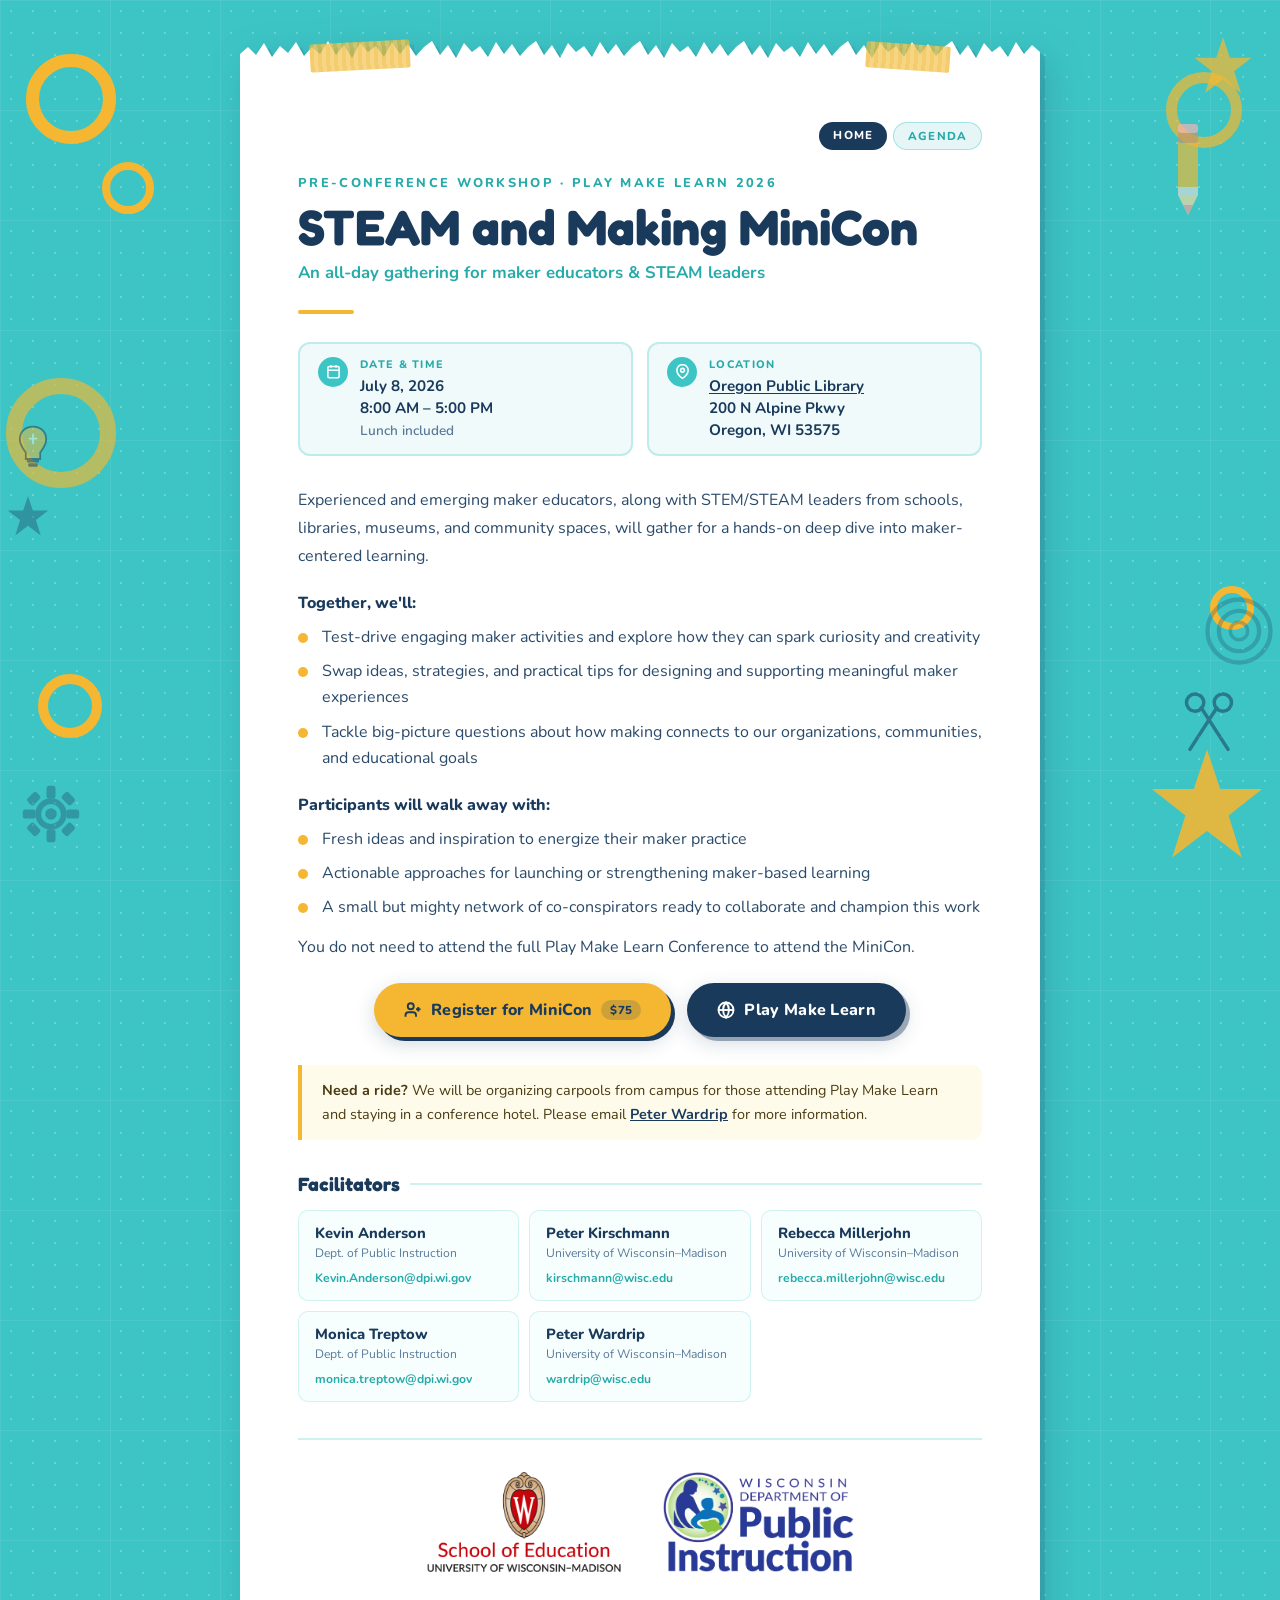
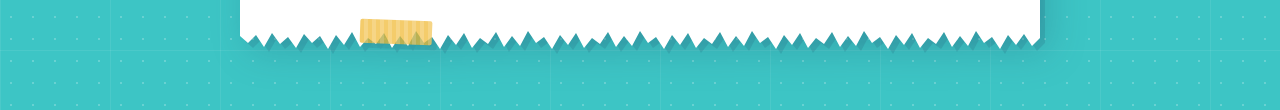
==== commit 9b845c97: "favicon" ====
--- a/index.html
+++ b/index.html
@@ -4,6 +4,7 @@
   <meta charset="UTF-8">
   <meta name="viewport" content="width=device-width, initial-scale=1.0">
   <title>STEAM and Making MiniCon — Pre-Conference 2026</title>
+  <link rel="icon" type="image/x-icon" href="favicon.ico">
   <link rel="preconnect" href="https://fonts.googleapis.com">
   <link rel="preconnect" href="https://fonts.gstatic.com" crossorigin>
   <link href="https://fonts.googleapis.com/css2?family=Fredoka+One&family=Nunito:wght@400;600;700;800&display=swap" rel="stylesheet">
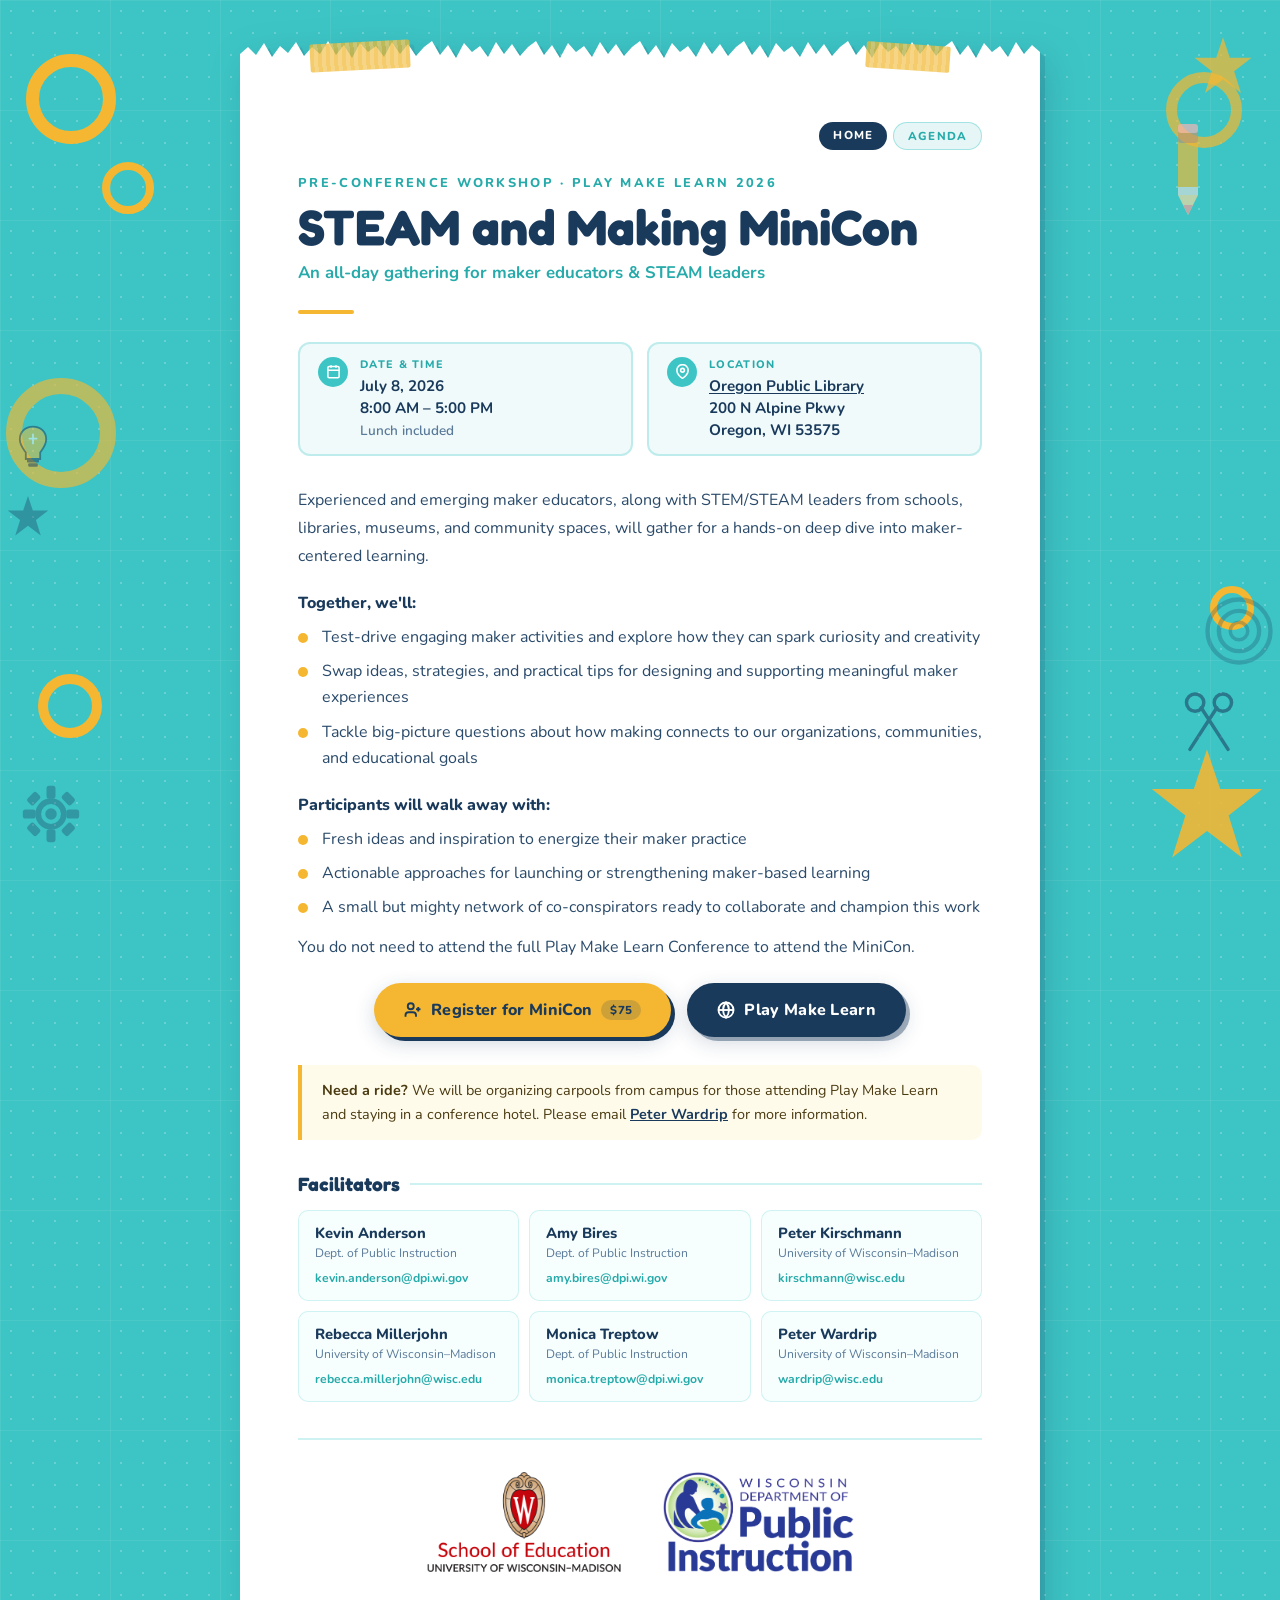
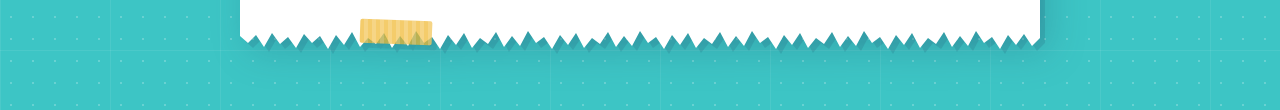
==== commit bfd6879a: "Add Amy Bires as facilitator, lowercase Kevin's email, update agenda styles Co-Authored-By: Claude S" ====
--- a/index.html
+++ b/index.html
@@ -281,7 +281,12 @@
           <div class="fac-card">
             <div class="fac-name">Kevin Anderson</div>
             <div class="fac-org">Dept. of Public Instruction</div>
-            <a class="fac-email" href="mailto:Kevin.Anderson@dpi.wi.gov">Kevin.Anderson@dpi.wi.gov</a>
+            <a class="fac-email" href="mailto:kevin.anderson@dpi.wi.gov">kevin.anderson@dpi.wi.gov</a>
+          </div>
+          <div class="fac-card">
+            <div class="fac-name">Amy Bires</div>
+            <div class="fac-org">Dept. of Public Instruction</div>
+            <a class="fac-email" href="mailto:amy.bires@dpi.wi.gov">amy.bires@dpi.wi.gov</a>
           </div>
           <div class="fac-card">
             <div class="fac-name">Peter Kirschmann</div>
